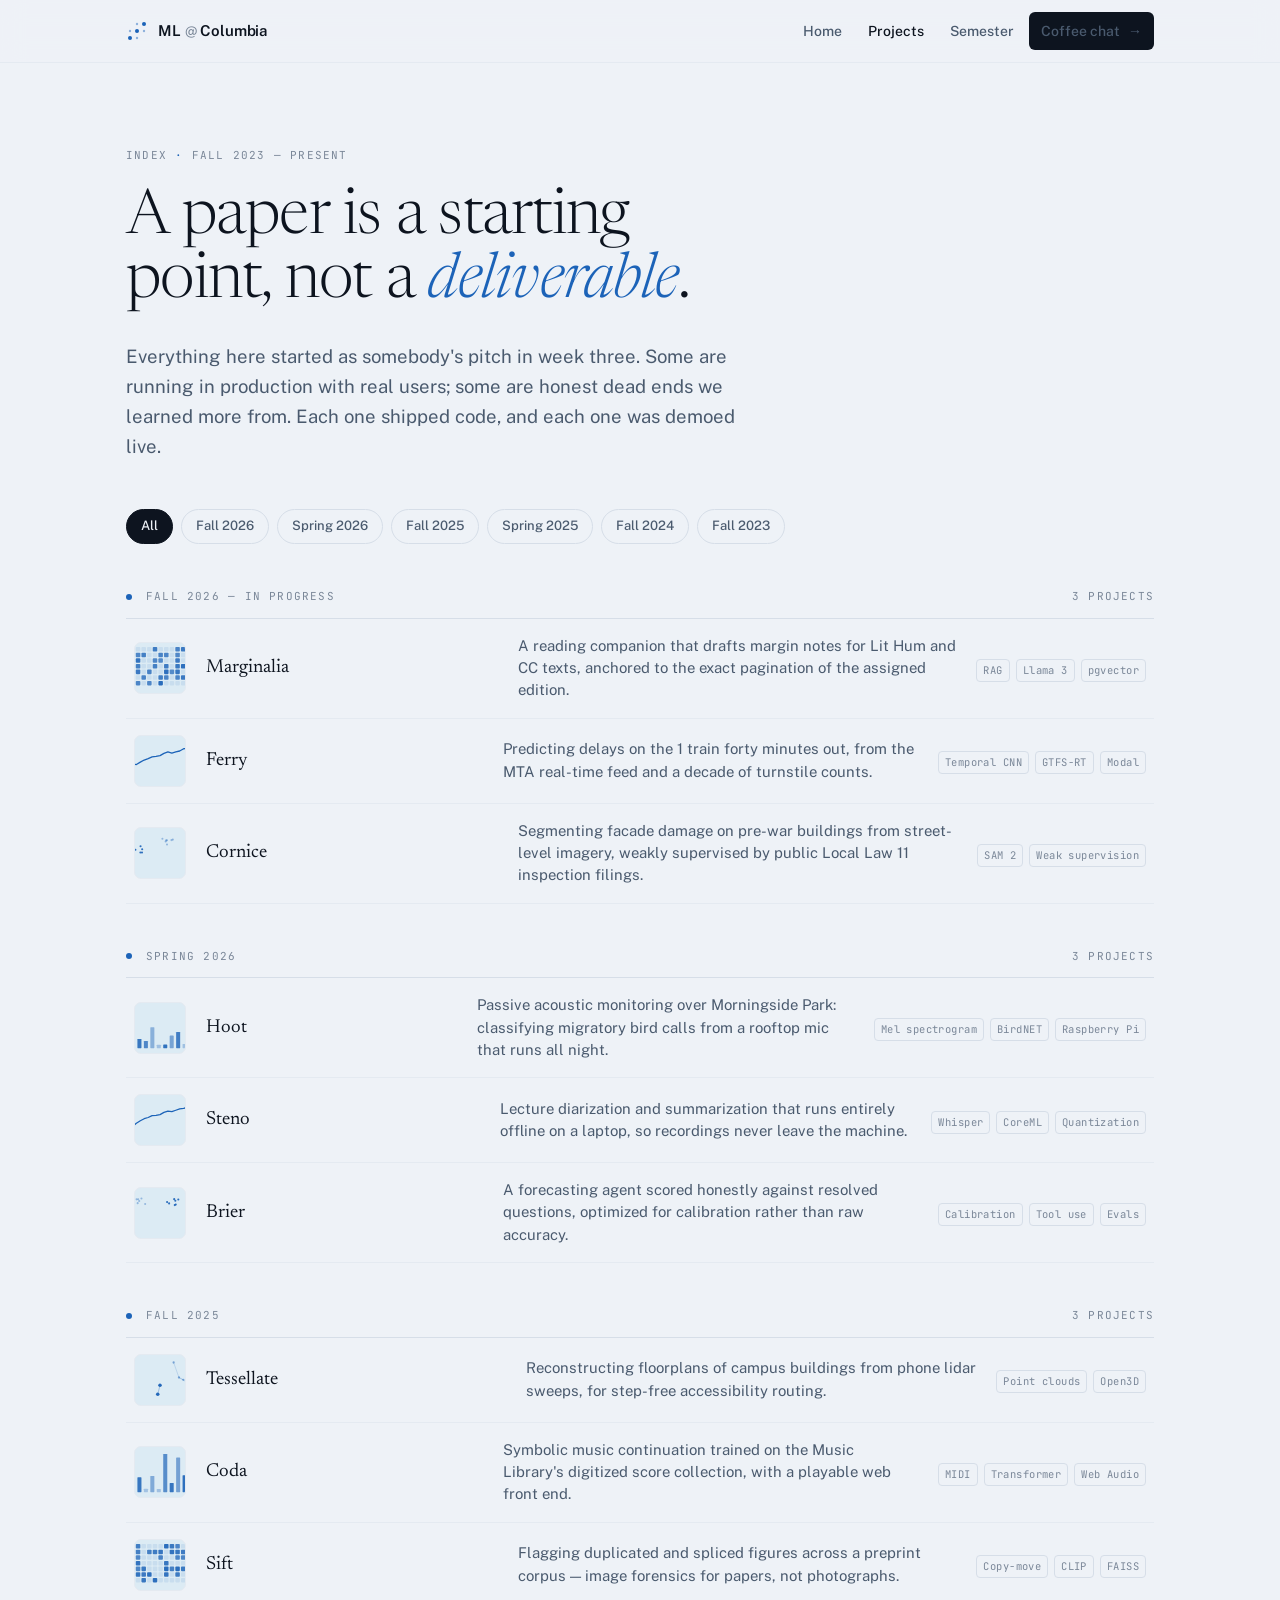
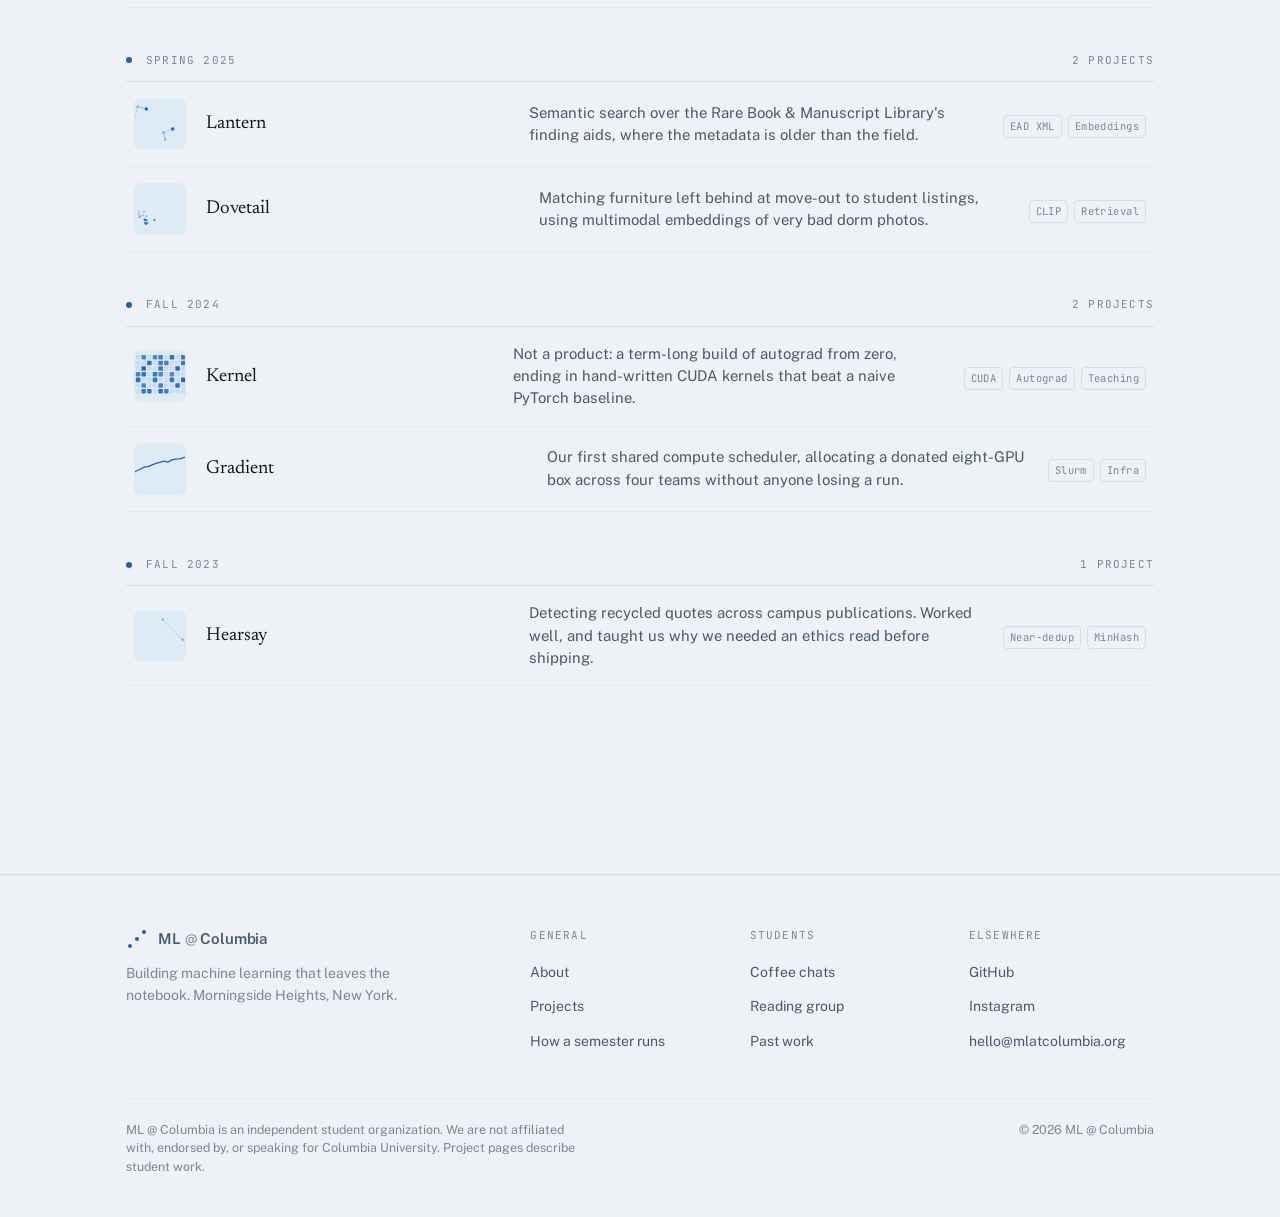
==== projects.html @ fbb77699 "ML @ Columbia: home page and project index Static two-page site, no build step. Generated SVG motifs" ====
<!doctype html>
<html lang="en">
<head>
<meta charset="utf-8">
<meta name="viewport" content="width=device-width, initial-scale=1">
<link rel="icon" href="/assets/favicon.svg" type="image/svg+xml">
<link rel="preconnect" href="https://fonts.googleapis.com">
<link rel="preconnect" href="https://fonts.gstatic.com" crossorigin>
<link rel="stylesheet" href="https://fonts.googleapis.com/css2?family=Newsreader:ital,opsz,wght@0,6..72,300;0,6..72,400;0,6..72,500;1,6..72,300;1,6..72,400&family=Public+Sans:ital,wght@0,400;0,500;0,600;1,400&family=JetBrains+Mono:wght@400;500&display=swap">
<link rel="stylesheet" href="/assets/styles.css">
<title>Projects — ML @ Columbia</title>
<meta name="description" content="Every project ML @ Columbia has shipped since Fall 2023, grouped by semester.">
<meta property="og:title" content="Projects — ML @ Columbia">
<meta property="og:description" content="A paper is a starting point, not a deliverable.">
<meta property="og:type" content="website">
</head>
<body>
<a class="skip" href="#main">Skip to content</a>
<nav class="nav">
  <div class="wrap nav-in">
    <a class="brand" href="/">
      <svg width="22" height="22" viewBox="0 0 22 22" aria-hidden="true">
        <circle cx="4" cy="18" r="2" fill="currentColor"/>
        <circle cx="11" cy="11" r="2" fill="currentColor"/>
        <circle cx="18" cy="4" r="2" fill="currentColor"/>
        <circle cx="4" cy="11" r="1.2" fill="currentColor" opacity=".45"/>
        <circle cx="11" cy="4" r="1.2" fill="currentColor" opacity=".45"/>
        <circle cx="18" cy="11" r="1.2" fill="currentColor" opacity=".45"/>
        <circle cx="11" cy="18" r="1.2" fill="currentColor" opacity=".45"/>
      </svg>
      <b>ML <span>@</span> Columbia</b>
    </a>
    <div class="nav-links">
      <a href="/">Home</a>
      <a href="/projects" aria-current="page">Projects</a>
      <a class="hide-s" href="/#semester">Semester</a>
      <a class="btn btn-solid" href="mailto:hello@mlatcolumbia.org?subject=Coffee%20chat">Coffee chat <span class="arw" aria-hidden="true">&rarr;</span></a>
    </div>
  </div>
</nav>
<main id="main">
  <section class="hero tight">
    <div class="wrap">
      <div class="eyebrow mono">Index <i>&middot;</i> Fall 2023 &mdash; present</div>
      <h1 class="sub">A paper is a starting point, not a <em>deliverable</em>.</h1>
      <p class="lede">Everything here started as somebody's pitch in week three. Some are running in production with real users; some are honest dead ends we learned more from. Each one shipped code, and each one was demoed live.</p>
    </div>
  </section>

  <section class="wrap" style="padding-bottom:clamp(56px,8vw,92px)">
    <div class="filters" id="filters" role="group" aria-label="Filter projects by semester"></div>
    <div id="groups"></div>
  </section>
</main>
<footer>
  <div class="wrap">
    <div class="foot-grid">
      <div>
        <a class="brand" href="/" style="margin-bottom:12px">
          <svg width="22" height="22" viewBox="0 0 22 22" aria-hidden="true">
            <circle cx="4" cy="18" r="2" fill="currentColor"/>
            <circle cx="11" cy="11" r="2" fill="currentColor"/>
            <circle cx="18" cy="4" r="2" fill="currentColor"/>
          </svg>
          <b>ML <span>@</span> Columbia</b>
        </a>
        <p class="foot-blurb">Building machine learning that leaves the notebook. Morningside Heights, New York.</p>
      </div>
      <div>
        <h4>General</h4>
        <ul>
          <li><a href="/#about">About</a></li>
          <li><a href="/projects">Projects</a></li>
          <li><a href="/#semester">How a semester runs</a></li>
        </ul>
      </div>
      <div>
        <h4>Students</h4>
        <ul>
          <li><a href="mailto:hello@mlatcolumbia.org?subject=Coffee%20chat">Coffee chats</a></li>
          <li><a href="/#semester">Reading group</a></li>
          <li><a href="/projects">Past work</a></li>
        </ul>
      </div>
      <div>
        <h4>Elsewhere</h4>
        <ul>
          <li><a href="https://github.com">GitHub</a></li>
          <li><a href="https://instagram.com">Instagram</a></li>
          <li><a href="mailto:hello@mlatcolumbia.org">hello@mlatcolumbia.org</a></li>
        </ul>
      </div>
    </div>
    <div class="colophon">
      <p>ML @ Columbia is an independent student organization. We are not affiliated with, endorsed by, or speaking for Columbia University. Project pages describe student work.</p>
      <p>&copy; 2026 ML @ Columbia</p>
    </div>
  </div>
</footer>
<script src="/assets/data.js"></script>
<script src="/assets/motifs.js"></script>
<script src="/assets/site.js"></script>
</body>
</html>
---- assets/styles.css ----
/* ML @ Columbia — design tokens
   paper/ink are cool neutrals biased toward the accent; Columbia blue is the wash. */
:root{
  --paper:#EEF2F7;
  --surface:#FFFFFF;
  --ink:#0D141F;
  --ink-2:#4A5A6E;
  --ink-3:#7A8798;
  --line:#D6DEE8;
  --line-soft:#E4EAF1;
  --accent:#1C63B8;
  --wash:#B9D9EB;
  --wash-soft:#DCEBF4;
  --halo:rgba(28,99,184,.07);
  --shadow:0 1px 2px rgba(13,20,31,.04),0 12px 32px -18px rgba(13,20,31,.28);
  color-scheme:light;
}
@media (prefers-color-scheme:dark){
  :root:not([data-theme="light"]){
    color-scheme:dark;
    --paper:#090E15;
    --surface:#111A25;
    --ink:#E7EDF5;
    --ink-2:#94A4B8;
    --ink-3:#6C7C90;
    --line:#1F2C3B;
    --line-soft:#182432;
    --accent:#7CB8F2;
    --wash:#24425C;
    --wash-soft:#16293A;
    --halo:rgba(124,184,242,.10);
    --shadow:0 1px 2px rgba(0,0,0,.4),0 14px 36px -20px rgba(0,0,0,.8);
  }
}
:root[data-theme="dark"]{
  color-scheme:dark;
  --paper:#090E15;
  --surface:#111A25;
  --ink:#E7EDF5;
  --ink-2:#94A4B8;
  --ink-3:#6C7C90;
  --line:#1F2C3B;
  --line-soft:#182432;
  --accent:#7CB8F2;
  --wash:#24425C;
  --wash-soft:#16293A;
  --halo:rgba(124,184,242,.10);
  --shadow:0 1px 2px rgba(0,0,0,.4),0 14px 36px -20px rgba(0,0,0,.8);
}

*{box-sizing:border-box}
html{-webkit-text-size-adjust:100%}
body{
  margin:0;
  background:var(--paper);
  color:var(--ink);
  font-family:"Public Sans","Helvetica Neue",Helvetica,Arial,sans-serif;
  font-size:16px;
  line-height:1.6;
  -webkit-font-smoothing:antialiased;
}
img{max-width:100%}
[hidden]{display:none!important}
h1,h2,h3{
  font-family:Newsreader,"Iowan Old Style",Georgia,serif;
  font-weight:400;
  text-wrap:balance;
  margin:0;
  letter-spacing:-.012em;
}
p{margin:0}
a{color:inherit}
:focus-visible{outline:2px solid var(--accent);outline-offset:3px;border-radius:2px}
.skip{position:absolute;left:-9999px;top:0;background:var(--surface);color:var(--ink);padding:10px 16px;z-index:100}
.skip:focus{left:12px;top:12px}

.wrap{max-width:1140px;margin-inline:auto;padding-inline:clamp(20px,5vw,56px)}
.mono{
  font-family:"JetBrains Mono",ui-monospace,SFMono-Regular,Menlo,monospace;
  font-size:11px;
  letter-spacing:.11em;
  text-transform:uppercase;
}

/* ---------- nav ---------- */
.nav{
  position:sticky;top:0;z-index:40;
  background:color-mix(in srgb,var(--paper) 86%,transparent);
  backdrop-filter:blur(12px);
  border-bottom:1px solid var(--line-soft);
}
.nav-in{display:flex;align-items:center;gap:20px;height:62px}
.brand{display:flex;align-items:center;gap:10px;text-decoration:none;margin-right:auto}
.brand svg{display:block;color:var(--accent)}
.brand b{font-weight:600;font-size:15px;letter-spacing:-.01em}
.brand span{color:var(--ink-3);font-weight:400}
.nav-links{display:flex;align-items:center;gap:4px}
.nav-links a{
  text-decoration:none;color:var(--ink-2);font-size:14px;font-weight:500;
  padding:7px 11px;border-radius:6px;
}
.nav-links a:hover{color:var(--ink);background:var(--halo)}
.nav-links a[aria-current="page"]{color:var(--ink)}
.btn{
  display:inline-flex;align-items:center;gap:8px;
  font-size:14px;font-weight:600;text-decoration:none;
  padding:9px 16px;border-radius:999px;border:1px solid transparent;
  transition:transform .15s ease,background .15s ease,border-color .15s ease;
}
.btn-solid{background:var(--ink);color:var(--paper)}
.btn-solid:hover{transform:translateY(-1px)}
.btn-ghost{border-color:var(--line);color:var(--ink)}
.btn-ghost:hover{border-color:var(--ink-3);background:var(--surface)}
.btn .arw{transition:transform .18s ease}
.btn:hover .arw{transform:translateX(3px)}

/* ---------- hero ---------- */
.hero{position:relative;padding-block:clamp(56px,9vw,104px) clamp(48px,7vw,84px);overflow:hidden}
.hero.tight{padding-block:clamp(48px,7vw,84px) clamp(32px,4vw,48px)}
#emb{
  position:absolute;inset:0;width:100%;height:100%;
  opacity:.55;pointer-events:none;
  -webkit-mask-image:radial-gradient(120% 90% at 78% 40%,#000 10%,transparent 72%);
  mask-image:radial-gradient(120% 90% at 78% 40%,#000 10%,transparent 72%);
}
.hero .wrap{position:relative}
.eyebrow{color:var(--ink-3);margin-bottom:22px}
.eyebrow i{font-style:normal;color:var(--accent)}
h1{font-size:clamp(2.5rem,6.4vw,4.75rem);line-height:1.03;max-width:16ch;font-weight:300}
h1.sub{font-size:clamp(2.1rem,5vw,3.9rem);max-width:19ch}
h1 em{font-style:italic;color:var(--accent)}
.lede{margin-top:26px;max-width:56ch;font-size:clamp(1.02rem,1.5vw,1.16rem);color:var(--ink-2);line-height:1.62}
.cta-row{display:flex;flex-wrap:wrap;gap:12px;margin-top:34px}

/* ---------- stats ---------- */
.stats{display:grid;grid-template-columns:repeat(3,1fr);border-top:1px solid var(--line);border-bottom:1px solid var(--line)}
.stat{padding:26px 4px 28px}
.stat + .stat{border-left:1px solid var(--line-soft);padding-left:24px}
.stat .n{font-family:Newsreader,Georgia,serif;font-size:clamp(2rem,4.6vw,3.1rem);line-height:1;font-weight:300;font-variant-numeric:tabular-nums}
.stat .l{color:var(--ink-3);margin-top:10px}

/* ---------- sections ---------- */
.sec{padding-block:clamp(56px,8vw,92px)}
.sec-head{display:flex;align-items:baseline;justify-content:space-between;gap:24px;flex-wrap:wrap;margin-bottom:38px}
.sec-head h2{font-size:clamp(1.65rem,3.1vw,2.35rem);max-width:20ch}
.sec-kicker{color:var(--ink-3)}
.sec-head a{color:var(--accent);text-decoration:none;font-size:14px;font-weight:600;white-space:nowrap}
.sec-head a:hover{text-decoration:underline;text-underline-offset:3px}
.prose{max-width:62ch;color:var(--ink-2);font-size:1.03rem}
.prose + .prose{margin-top:16px}

/* ---------- semester timeline (numbered because the order is real) ---------- */
.phases{display:grid;grid-template-columns:repeat(4,1fr);border-top:1px solid var(--line)}
.phase{padding:22px 22px 30px 0;border-right:1px solid var(--line-soft);position:relative}
.phase:last-child{border-right:0}
.phase:not(:first-child){padding-left:22px}
.phase::before{content:"";position:absolute;top:-1px;left:0;width:34%;height:2px;background:var(--accent)}
.phase .wk{color:var(--accent);font-family:"JetBrains Mono",monospace;font-size:11px;letter-spacing:.08em}
.phase h3{font-size:1.16rem;margin:12px 0 8px}
.phase p{font-size:.92rem;color:var(--ink-2);line-height:1.55}

/* ---------- featured cards ---------- */
.feat{display:grid;grid-template-columns:repeat(3,1fr);gap:22px}
.card{
  background:var(--surface);border:1px solid var(--line-soft);border-radius:10px;
  overflow:hidden;display:flex;flex-direction:column;text-decoration:none;
  transition:border-color .18s ease,transform .18s ease,box-shadow .18s ease;
}
.card:hover{border-color:var(--line);transform:translateY(-2px);box-shadow:var(--shadow)}
.card .art{aspect-ratio:16/10;background:var(--wash-soft);color:var(--accent);display:block;border-bottom:1px solid var(--line-soft)}
.card .art svg{display:block;width:100%;height:100%}
.card .body{padding:18px 20px 22px;display:flex;flex-direction:column;gap:9px;flex:1}
.card h3{font-size:1.3rem}
.card p{font-size:.93rem;color:var(--ink-2);line-height:1.55;flex:1}
.tags{display:flex;flex-wrap:wrap;gap:6px;margin-top:4px}
.tag{
  font-family:"JetBrains Mono",monospace;font-size:10.5px;letter-spacing:.04em;
  color:var(--ink-3);border:1px solid var(--line);border-radius:4px;padding:2px 6px;
}

/* ---------- project index ---------- */
.filters{display:flex;flex-wrap:wrap;gap:8px;margin-bottom:8px}
.filters button{
  font:inherit;font-size:13px;font-weight:500;cursor:pointer;
  background:transparent;color:var(--ink-2);
  border:1px solid var(--line);border-radius:999px;padding:6px 14px;
  transition:color .15s ease,border-color .15s ease,background .15s ease;
}
.filters button:hover{color:var(--ink);border-color:var(--ink-3)}
.filters button[aria-pressed="true"]{background:var(--ink);color:var(--paper);border-color:var(--ink)}
.group{margin-top:44px}
.group-label{display:flex;align-items:center;gap:14px;color:var(--ink-3);padding-bottom:12px;border-bottom:1px solid var(--line)}
.group-label .count{margin-left:auto;font-variant-numeric:tabular-nums}
.dot{width:6px;height:6px;border-radius:50%;background:var(--accent);flex:none}
.rows{display:flex;flex-direction:column}
.row{
  display:grid;grid-template-columns:52px minmax(0,1fr) minmax(0,1.5fr) auto;
  align-items:center;gap:20px;padding:16px 8px;border-bottom:1px solid var(--line-soft);
}
.row .thumb{width:52px;height:52px;border-radius:7px;background:var(--wash-soft);color:var(--accent);border:1px solid var(--line-soft);overflow:hidden}
.row .thumb svg{display:block;width:100%;height:100%}
.row .nm{font-family:Newsreader,Georgia,serif;font-size:1.18rem;line-height:1.25}
.row .ds{color:var(--ink-2);font-size:.93rem;line-height:1.5}
.row .meta{display:flex;flex-direction:column;align-items:flex-end;gap:6px}

/* ---------- recruiting ---------- */
.recruit{
  background:var(--surface);border:1px solid var(--line-soft);border-left:3px solid var(--accent);
  border-radius:4px;padding:clamp(26px,4vw,40px);
  display:grid;grid-template-columns:1.25fr 1fr;gap:34px;align-items:center;
}
.recruit h2{font-size:clamp(1.5rem,2.6vw,2rem)}
.recruit p{color:var(--ink-2);margin-top:12px;max-width:46ch}
.dates{display:flex;flex-direction:column;gap:2px}
.dates div{display:flex;justify-content:space-between;gap:18px;padding:11px 0;border-bottom:1px solid var(--line-soft);font-size:.92rem}
.dates div:last-child{border-bottom:0}
.dates b{font-weight:500}
.dates span{color:var(--ink-3);font-family:"JetBrains Mono",monospace;font-size:12px}

/* ---------- footer ---------- */
footer{border-top:1px solid var(--line);margin-top:clamp(56px,8vw,96px);padding-block:52px 40px}
.foot-grid{display:grid;grid-template-columns:2fr 1fr 1fr 1fr;gap:34px}
.foot-grid h4{margin:0 0 14px;color:var(--ink-3);font-weight:400;font-size:11px;letter-spacing:.11em;text-transform:uppercase;font-family:"JetBrains Mono",monospace}
.foot-grid ul{list-style:none;margin:0;padding:0;display:flex;flex-direction:column;gap:9px}
.foot-grid a{color:var(--ink-2);text-decoration:none;font-size:14px}
.foot-grid a:hover{color:var(--accent)}
.foot-blurb{color:var(--ink-3);font-size:14px;max-width:34ch;line-height:1.55}
.colophon{margin-top:44px;padding-top:22px;border-top:1px solid var(--line-soft);display:flex;justify-content:space-between;gap:20px;flex-wrap:wrap;color:var(--ink-3);font-size:12.5px}
.colophon p{max-width:58ch;line-height:1.5}

@media (max-width:900px){
  .feat{grid-template-columns:1fr 1fr}
  .phases{grid-template-columns:1fr 1fr}
  .phase{border-bottom:1px solid var(--line-soft)}
  .recruit{grid-template-columns:1fr}
  .foot-grid{grid-template-columns:1fr 1fr}
  .row{grid-template-columns:44px minmax(0,1fr);row-gap:10px}
  .row .ds{grid-column:2}
  .row .meta{grid-column:2;align-items:flex-start;flex-direction:row;flex-wrap:wrap}
}
@media (max-width:620px){
  .nav-links .hide-s{display:none}
  .feat{grid-template-columns:1fr}
  .stats{grid-template-columns:1fr}
  .stat{border-left:0!important;padding-left:0!important;border-top:1px solid var(--line-soft)}
  .stat:first-child{border-top:0}
  .phases{grid-template-columns:1fr}
  .phase{padding-left:0!important;border-right:0}
}
@media (prefers-reduced-motion:reduce){
  *{animation-duration:.001ms!important;transition-duration:.001ms!important}
}
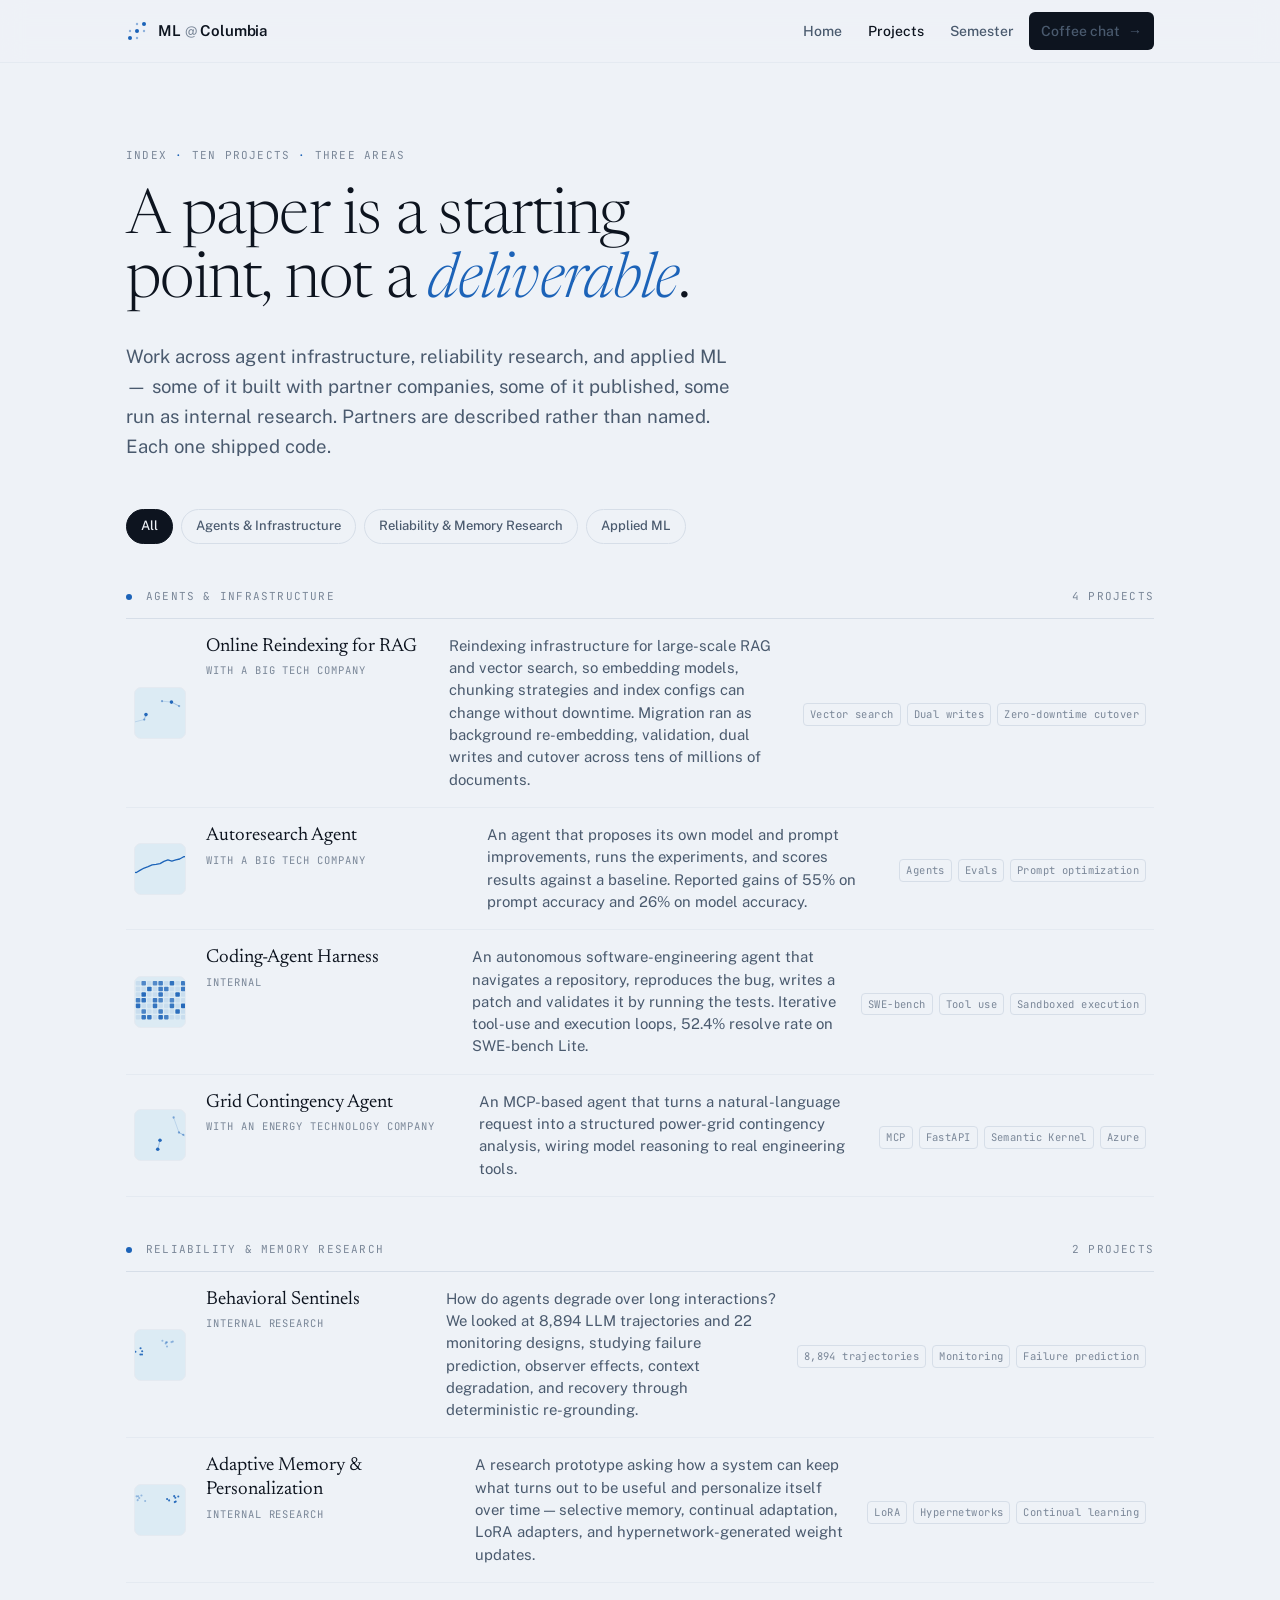
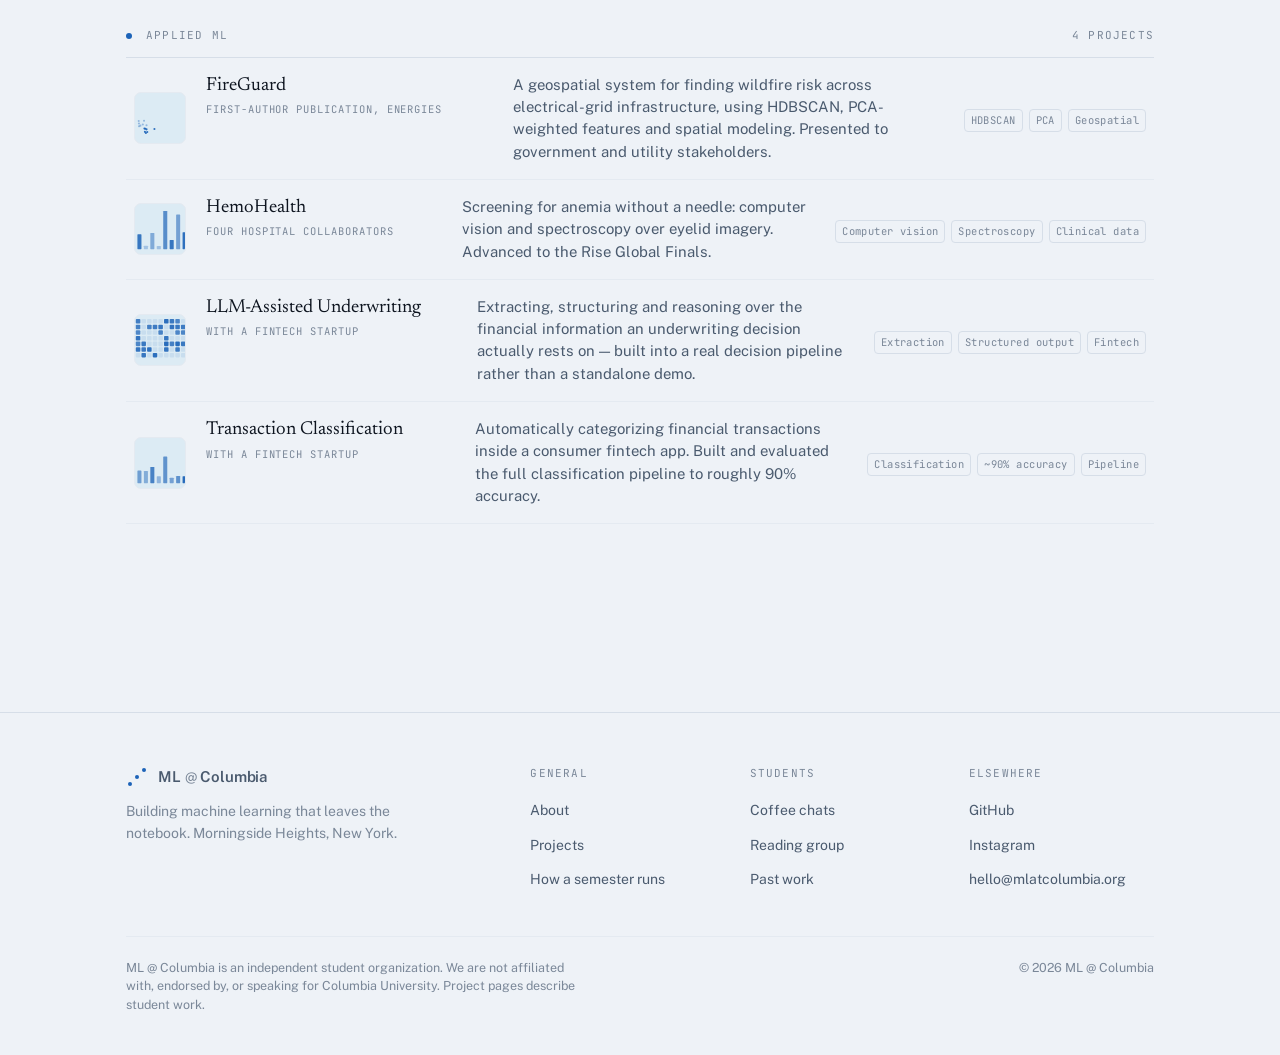
==== commit 2ce39e10: "Replace placeholder projects with real work Ten projects grouped by area instead of invented semeste" ====
--- a/projects.html
+++ b/projects.html
@@ -41,9 +41,9 @@
 <main id="main">
   <section class="hero tight">
     <div class="wrap">
-      <div class="eyebrow mono">Index <i>&middot;</i> Fall 2023 &mdash; present</div>
+      <div class="eyebrow mono">Index <i>&middot;</i> Ten projects <i>&middot;</i> Three areas</div>
       <h1 class="sub">A paper is a starting point, not a <em>deliverable</em>.</h1>
-      <p class="lede">Everything here started as somebody's pitch in week three. Some are running in production with real users; some are honest dead ends we learned more from. Each one shipped code, and each one was demoed live.</p>
+      <p class="lede">Work across agent infrastructure, reliability research, and applied ML &mdash; some of it built with partner companies, some of it published, some run as internal research. Partners are described rather than named. Each one shipped code.</p>
     </div>
   </section>
 
--- a/assets/styles.css
+++ b/assets/styles.css
@@ -250,3 +250,9 @@
 @media (prefers-reduced-motion:reduce){
   *{animation-duration:.001ms!important;transition-duration:.001ms!important}
 }
+
+/* partner / provenance line — sits above the title on cards, under it in the index */
+.org{display:block;color:var(--ink-3);font-size:10.5px;letter-spacing:.09em;line-height:1.4}
+.card .body .org{margin-bottom:-5px}
+.row .nm .org{margin-top:5px}
+.row .nm{align-self:start}
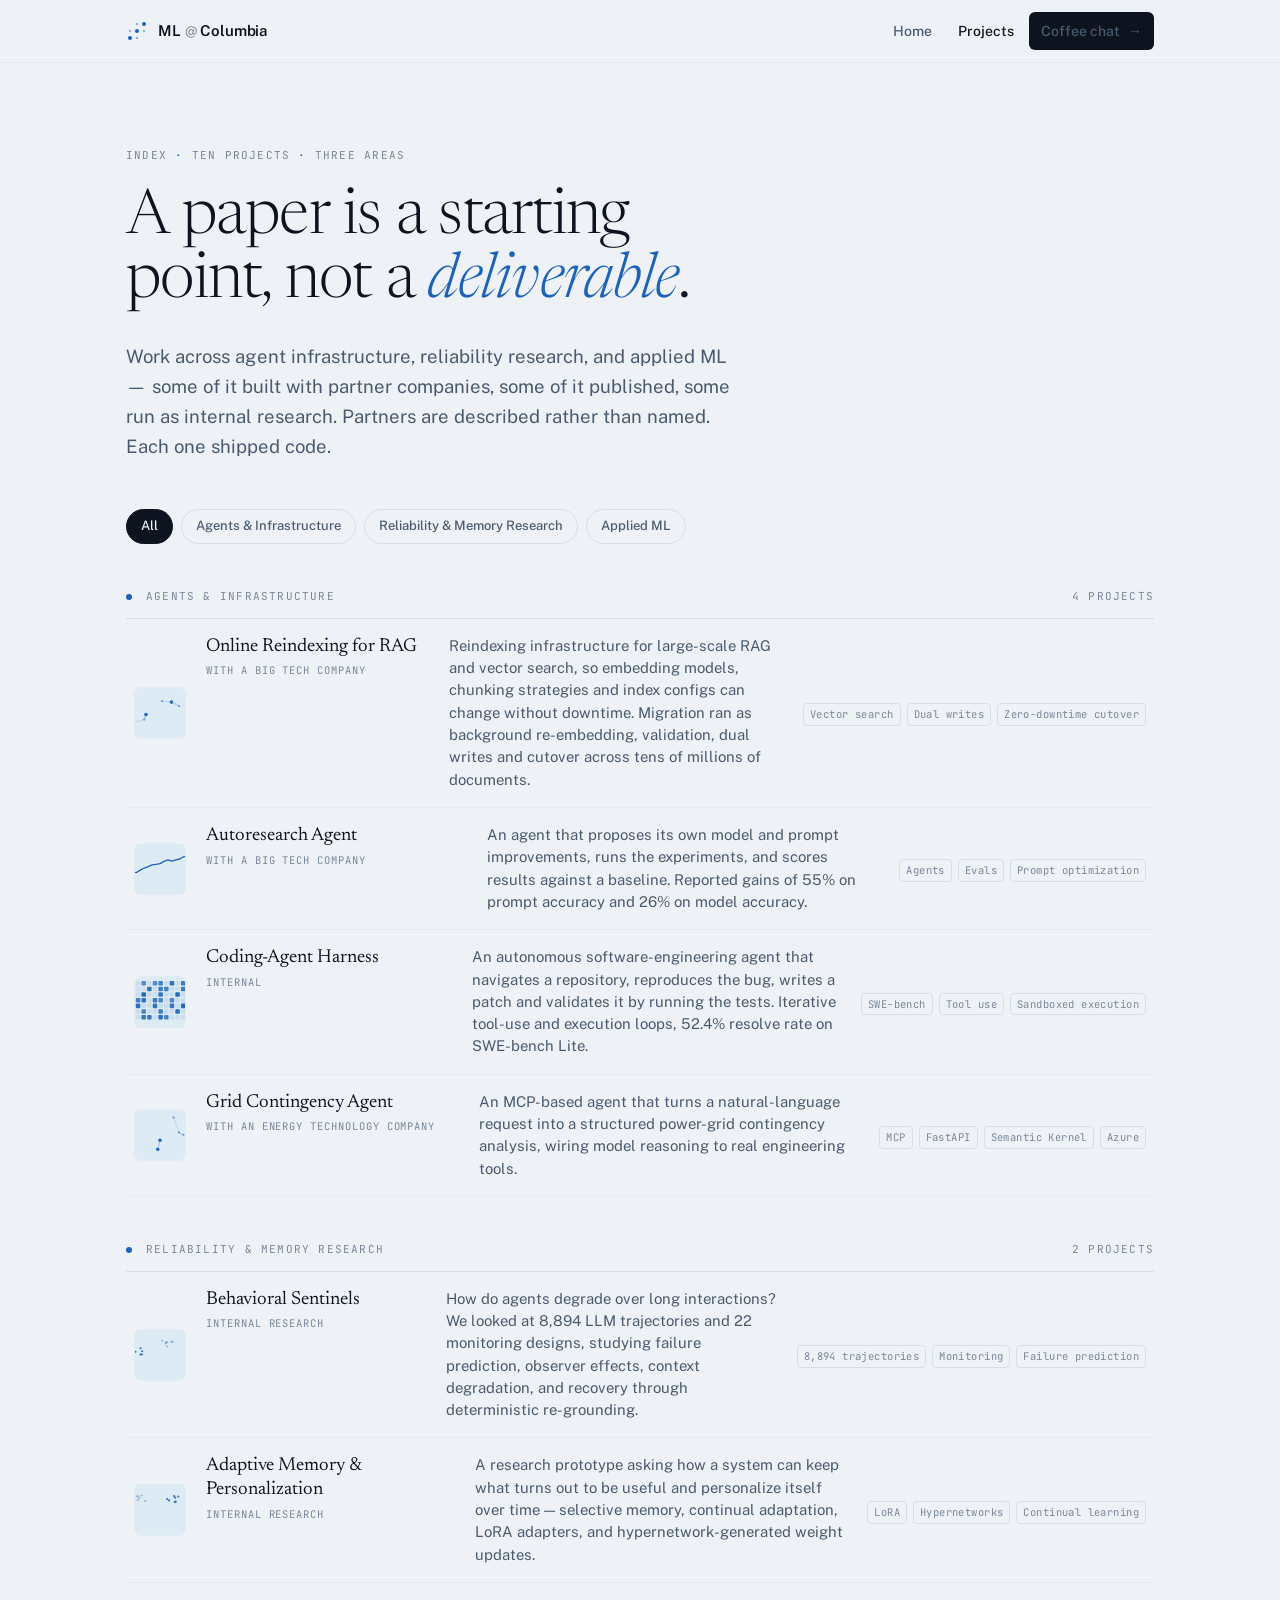
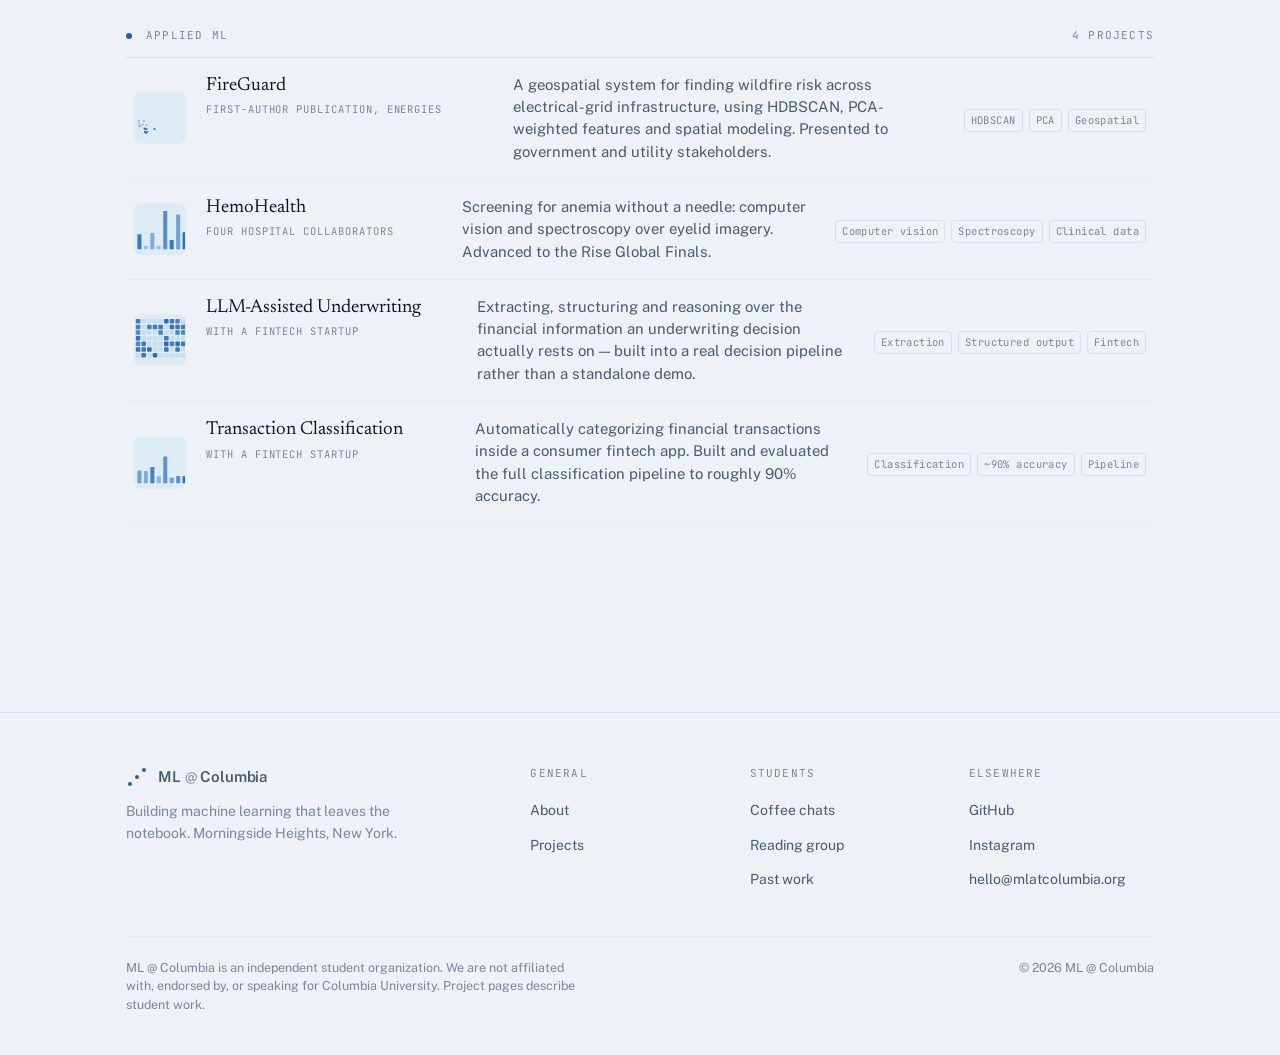
==== commit 31ca06e2: "Remove the semester/origin narrative Drops the 'How a semester runs' section, its nav and footer lin" ====
--- a/projects.html
+++ b/projects.html
@@ -9,7 +9,7 @@
 <link rel="stylesheet" href="https://fonts.googleapis.com/css2?family=Newsreader:ital,opsz,wght@0,6..72,300;0,6..72,400;0,6..72,500;1,6..72,300;1,6..72,400&family=Public+Sans:ital,wght@0,400;0,500;0,600;1,400&family=JetBrains+Mono:wght@400;500&display=swap">
 <link rel="stylesheet" href="/assets/styles.css">
 <title>Projects — ML @ Columbia</title>
-<meta name="description" content="Every project ML @ Columbia has shipped since Fall 2023, grouped by semester.">
+<meta name="description" content="Ten projects from ML @ Columbia across agent infrastructure, reliability research and applied ML.">
 <meta property="og:title" content="Projects — ML @ Columbia">
 <meta property="og:description" content="A paper is a starting point, not a deliverable.">
 <meta property="og:type" content="website">
@@ -33,7 +33,6 @@
     <div class="nav-links">
       <a href="/">Home</a>
       <a href="/projects" aria-current="page">Projects</a>
-      <a class="hide-s" href="/#semester">Semester</a>
       <a class="btn btn-solid" href="mailto:hello@mlatcolumbia.org?subject=Coffee%20chat">Coffee chat <span class="arw" aria-hidden="true">&rarr;</span></a>
     </div>
   </div>
@@ -48,7 +47,7 @@
   </section>
 
   <section class="wrap" style="padding-bottom:clamp(56px,8vw,92px)">
-    <div class="filters" id="filters" role="group" aria-label="Filter projects by semester"></div>
+    <div class="filters" id="filters" role="group" aria-label="Filter projects by area"></div>
     <div id="groups"></div>
   </section>
 </main>
@@ -71,14 +70,13 @@
         <ul>
           <li><a href="/#about">About</a></li>
           <li><a href="/projects">Projects</a></li>
-          <li><a href="/#semester">How a semester runs</a></li>
         </ul>
       </div>
       <div>
         <h4>Students</h4>
         <ul>
           <li><a href="mailto:hello@mlatcolumbia.org?subject=Coffee%20chat">Coffee chats</a></li>
-          <li><a href="/#semester">Reading group</a></li>
+          <li><a href="/projects">Reading group</a></li>
           <li><a href="/projects">Past work</a></li>
         </ul>
       </div>
--- a/assets/styles.css
+++ b/assets/styles.css
@@ -149,15 +149,6 @@
 .prose{max-width:62ch;color:var(--ink-2);font-size:1.03rem}
 .prose + .prose{margin-top:16px}
 
-/* ---------- semester timeline (numbered because the order is real) ---------- */
-.phases{display:grid;grid-template-columns:repeat(4,1fr);border-top:1px solid var(--line)}
-.phase{padding:22px 22px 30px 0;border-right:1px solid var(--line-soft);position:relative}
-.phase:last-child{border-right:0}
-.phase:not(:first-child){padding-left:22px}
-.phase::before{content:"";position:absolute;top:-1px;left:0;width:34%;height:2px;background:var(--accent)}
-.phase .wk{color:var(--accent);font-family:"JetBrains Mono",monospace;font-size:11px;letter-spacing:.08em}
-.phase h3{font-size:1.16rem;margin:12px 0 8px}
-.phase p{font-size:.92rem;color:var(--ink-2);line-height:1.55}
 
 /* ---------- featured cards ---------- */
 .feat{display:grid;grid-template-columns:repeat(3,1fr);gap:22px}
@@ -230,8 +221,6 @@
 
 @media (max-width:900px){
   .feat{grid-template-columns:1fr 1fr}
-  .phases{grid-template-columns:1fr 1fr}
-  .phase{border-bottom:1px solid var(--line-soft)}
   .recruit{grid-template-columns:1fr}
   .foot-grid{grid-template-columns:1fr 1fr}
   .row{grid-template-columns:44px minmax(0,1fr);row-gap:10px}
@@ -244,8 +233,6 @@
   .stats{grid-template-columns:1fr}
   .stat{border-left:0!important;padding-left:0!important;border-top:1px solid var(--line-soft)}
   .stat:first-child{border-top:0}
-  .phases{grid-template-columns:1fr}
-  .phase{padding-left:0!important;border-right:0}
 }
 @media (prefers-reduced-motion:reduce){
   *{animation-duration:.001ms!important;transition-duration:.001ms!important}
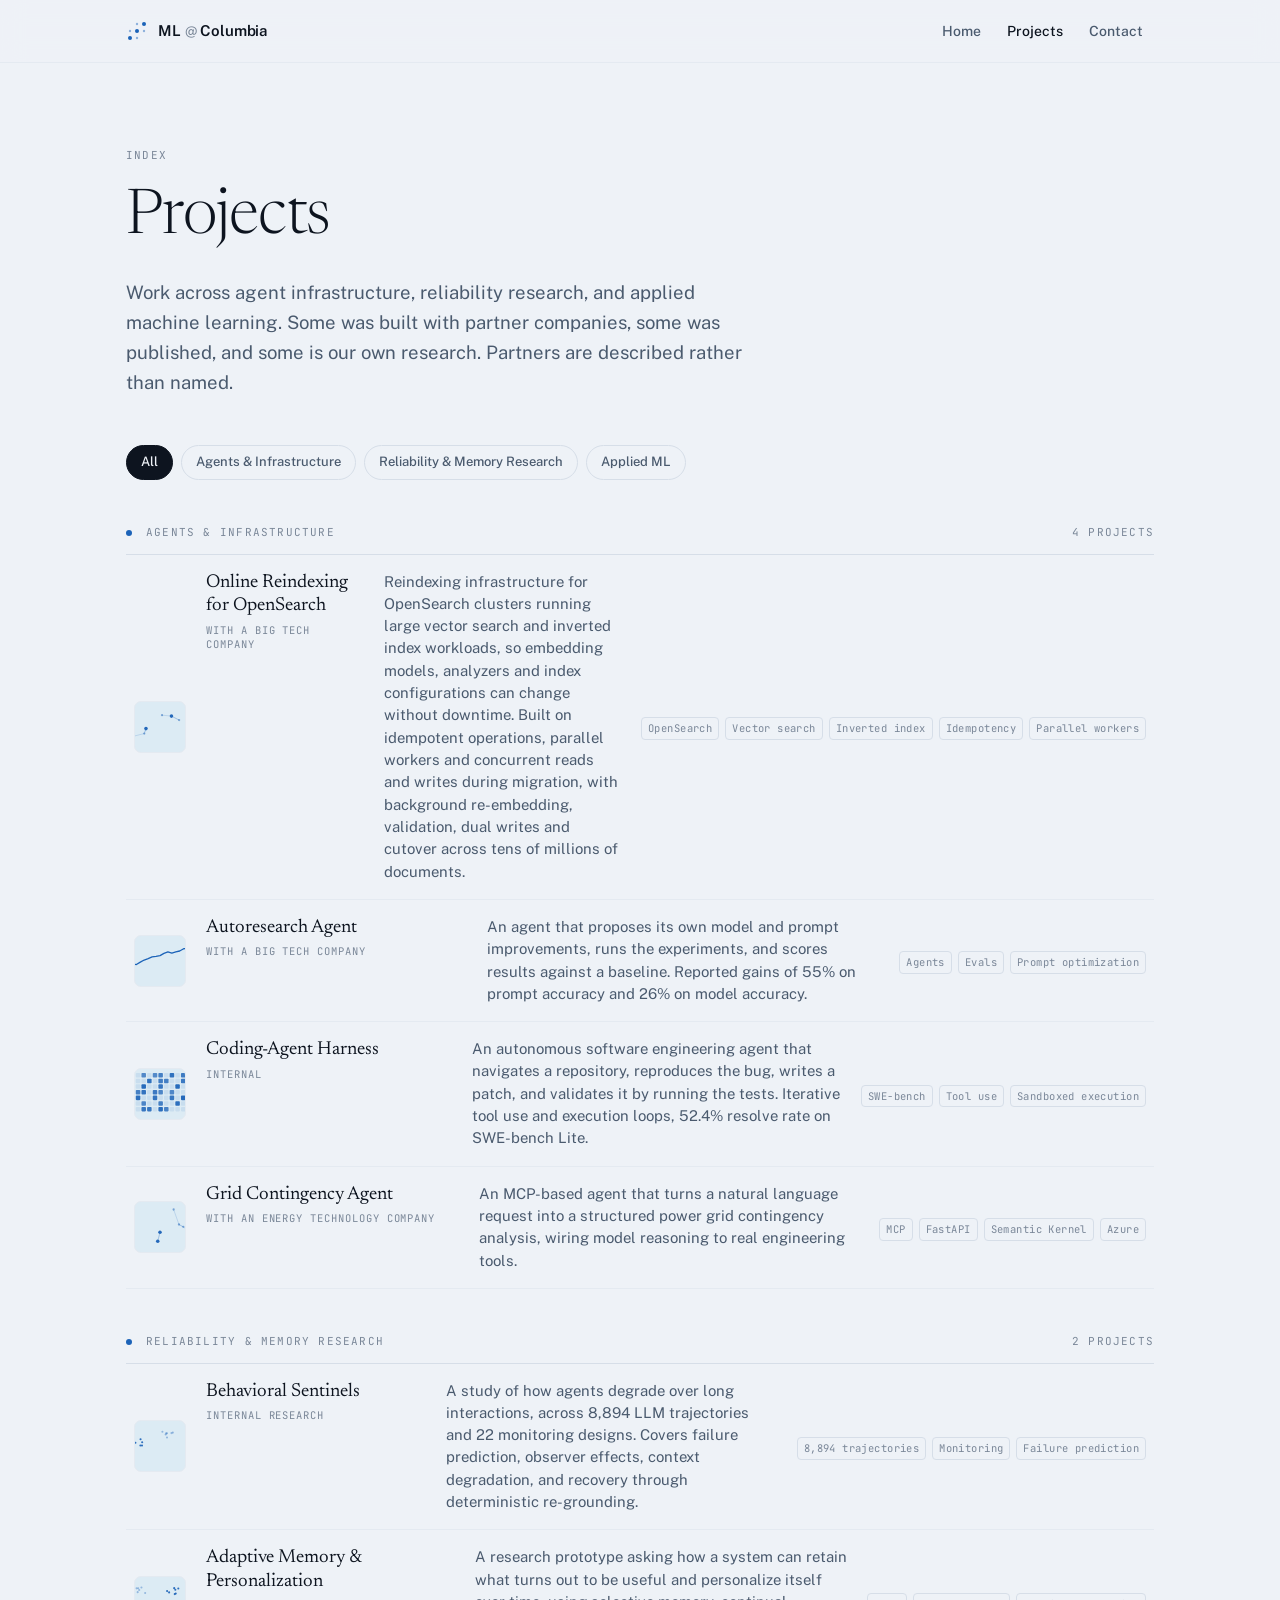
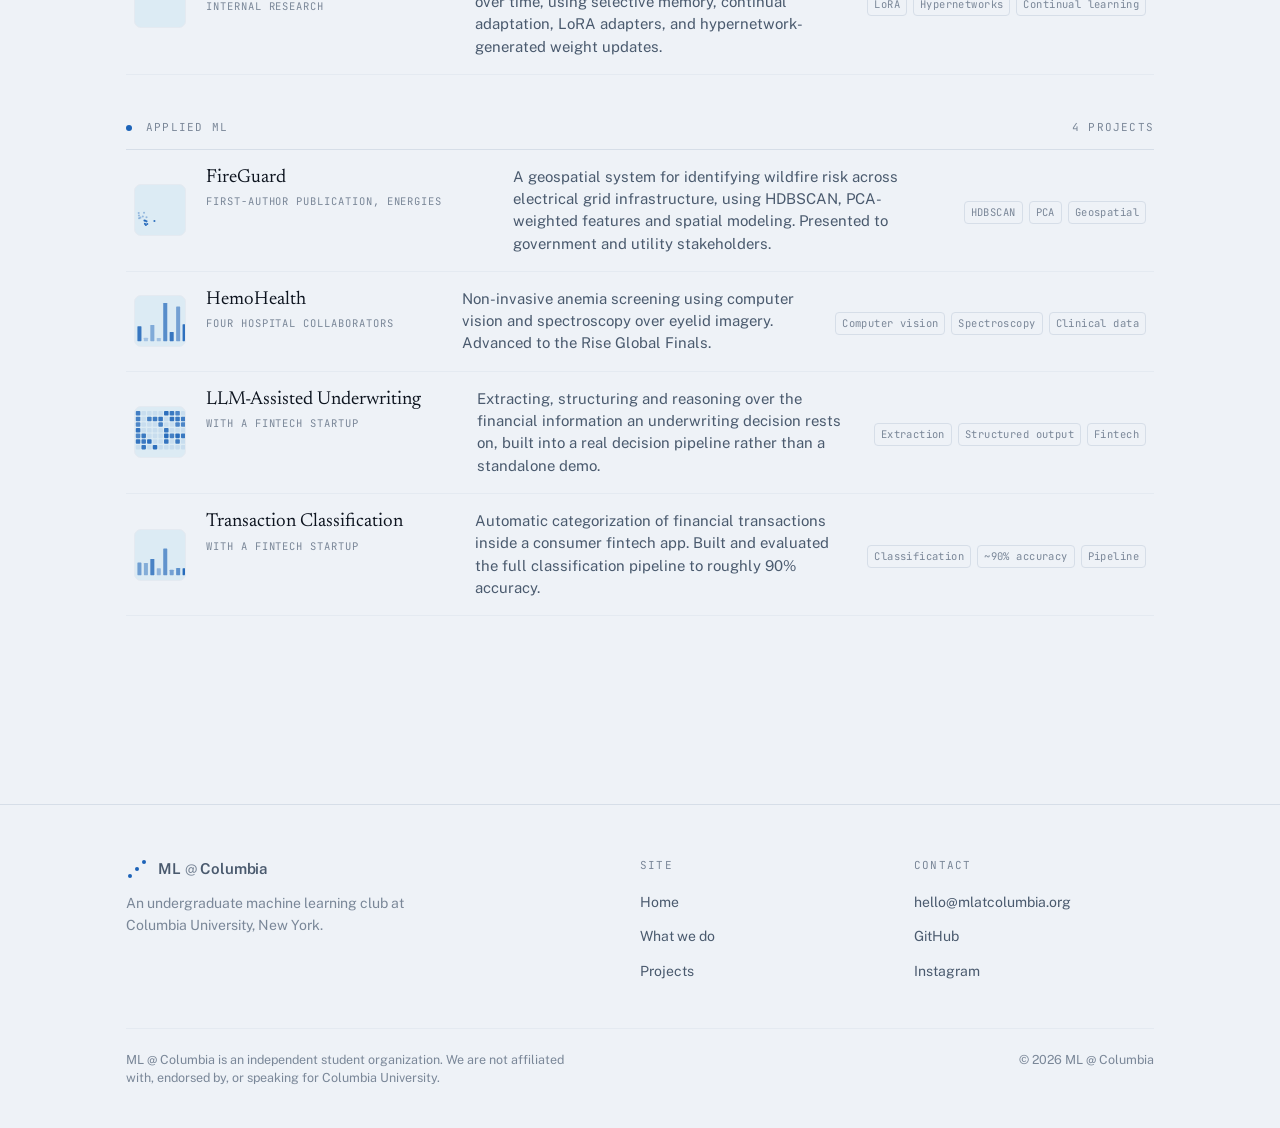
==== commit 6b9f7641: "Plainer copy, drop stats and recruitment Removes the stats row, the recruitment block and every coff" ====
--- a/projects.html
+++ b/projects.html
@@ -8,10 +8,10 @@
 <link rel="preconnect" href="https://fonts.gstatic.com" crossorigin>
 <link rel="stylesheet" href="https://fonts.googleapis.com/css2?family=Newsreader:ital,opsz,wght@0,6..72,300;0,6..72,400;0,6..72,500;1,6..72,300;1,6..72,400&family=Public+Sans:ital,wght@0,400;0,500;0,600;1,400&family=JetBrains+Mono:wght@400;500&display=swap">
 <link rel="stylesheet" href="/assets/styles.css">
-<title>Projects — ML @ Columbia</title>
-<meta name="description" content="Ten projects from ML @ Columbia across agent infrastructure, reliability research and applied ML.">
-<meta property="og:title" content="Projects — ML @ Columbia">
-<meta property="og:description" content="A paper is a starting point, not a deliverable.">
+<title>Projects | ML @ Columbia</title>
+<meta name="description" content="Projects from ML @ Columbia across agent infrastructure, reliability research and applied machine learning.">
+<meta property="og:title" content="Projects">
+<meta property="og:description" content="Work across agent infrastructure, reliability research and applied ML.">
 <meta property="og:type" content="website">
 </head>
 <body>
@@ -33,16 +33,16 @@
     <div class="nav-links">
       <a href="/">Home</a>
       <a href="/projects" aria-current="page">Projects</a>
-      <a class="btn btn-solid" href="mailto:hello@mlatcolumbia.org?subject=Coffee%20chat">Coffee chat <span class="arw" aria-hidden="true">&rarr;</span></a>
+      <a href="mailto:hello@mlatcolumbia.org">Contact</a>
     </div>
   </div>
 </nav>
 <main id="main">
   <section class="hero tight">
     <div class="wrap">
-      <div class="eyebrow mono">Index <i>&middot;</i> Ten projects <i>&middot;</i> Three areas</div>
-      <h1 class="sub">A paper is a starting point, not a <em>deliverable</em>.</h1>
-      <p class="lede">Work across agent infrastructure, reliability research, and applied ML &mdash; some of it built with partner companies, some of it published, some run as internal research. Partners are described rather than named. Each one shipped code.</p>
+      <div class="eyebrow mono">Index</div>
+      <h1 class="sub">Projects</h1>
+      <p class="lede">Work across agent infrastructure, reliability research, and applied machine learning. Some was built with partner companies, some was published, and some is our own research. Partners are described rather than named.</p>
     </div>
   </section>
 
@@ -63,34 +63,27 @@
           </svg>
           <b>ML <span>@</span> Columbia</b>
         </a>
-        <p class="foot-blurb">Building machine learning that leaves the notebook. Morningside Heights, New York.</p>
+        <p class="foot-blurb">An undergraduate machine learning club at Columbia University, New York.</p>
       </div>
       <div>
-        <h4>General</h4>
+        <h4>Site</h4>
         <ul>
-          <li><a href="/#about">About</a></li>
+          <li><a href="/">Home</a></li>
+          <li><a href="/#about">What we do</a></li>
           <li><a href="/projects">Projects</a></li>
         </ul>
       </div>
       <div>
-        <h4>Students</h4>
+        <h4>Contact</h4>
         <ul>
-          <li><a href="mailto:hello@mlatcolumbia.org?subject=Coffee%20chat">Coffee chats</a></li>
-          <li><a href="/projects">Reading group</a></li>
-          <li><a href="/projects">Past work</a></li>
-        </ul>
-      </div>
-      <div>
-        <h4>Elsewhere</h4>
-        <ul>
+          <li><a href="mailto:hello@mlatcolumbia.org">hello@mlatcolumbia.org</a></li>
           <li><a href="https://github.com">GitHub</a></li>
           <li><a href="https://instagram.com">Instagram</a></li>
-          <li><a href="mailto:hello@mlatcolumbia.org">hello@mlatcolumbia.org</a></li>
         </ul>
       </div>
     </div>
     <div class="colophon">
-      <p>ML @ Columbia is an independent student organization. We are not affiliated with, endorsed by, or speaking for Columbia University. Project pages describe student work.</p>
+      <p>ML @ Columbia is an independent student organization. We are not affiliated with, endorsed by, or speaking for Columbia University.</p>
       <p>&copy; 2026 ML @ Columbia</p>
     </div>
   </div>
--- a/assets/styles.css
+++ b/assets/styles.css
@@ -1,4 +1,4 @@
-/* ML @ Columbia — design tokens
+/* ML @ Columbia design tokens
    paper/ink are cool neutrals biased toward the accent; Columbia blue is the wash. */
 :root{
   --paper:#EEF2F7;
@@ -132,13 +132,6 @@
 .lede{margin-top:26px;max-width:56ch;font-size:clamp(1.02rem,1.5vw,1.16rem);color:var(--ink-2);line-height:1.62}
 .cta-row{display:flex;flex-wrap:wrap;gap:12px;margin-top:34px}
 
-/* ---------- stats ---------- */
-.stats{display:grid;grid-template-columns:repeat(3,1fr);border-top:1px solid var(--line);border-bottom:1px solid var(--line)}
-.stat{padding:26px 4px 28px}
-.stat + .stat{border-left:1px solid var(--line-soft);padding-left:24px}
-.stat .n{font-family:Newsreader,Georgia,serif;font-size:clamp(2rem,4.6vw,3.1rem);line-height:1;font-weight:300;font-variant-numeric:tabular-nums}
-.stat .l{color:var(--ink-3);margin-top:10px}
-
 /* ---------- sections ---------- */
 .sec{padding-block:clamp(56px,8vw,92px)}
 .sec-head{display:flex;align-items:baseline;justify-content:space-between;gap:24px;flex-wrap:wrap;margin-bottom:38px}
@@ -194,23 +187,10 @@
 .row .ds{color:var(--ink-2);font-size:.93rem;line-height:1.5}
 .row .meta{display:flex;flex-direction:column;align-items:flex-end;gap:6px}
 
-/* ---------- recruiting ---------- */
-.recruit{
-  background:var(--surface);border:1px solid var(--line-soft);border-left:3px solid var(--accent);
-  border-radius:4px;padding:clamp(26px,4vw,40px);
-  display:grid;grid-template-columns:1.25fr 1fr;gap:34px;align-items:center;
-}
-.recruit h2{font-size:clamp(1.5rem,2.6vw,2rem)}
-.recruit p{color:var(--ink-2);margin-top:12px;max-width:46ch}
-.dates{display:flex;flex-direction:column;gap:2px}
-.dates div{display:flex;justify-content:space-between;gap:18px;padding:11px 0;border-bottom:1px solid var(--line-soft);font-size:.92rem}
-.dates div:last-child{border-bottom:0}
-.dates b{font-weight:500}
-.dates span{color:var(--ink-3);font-family:"JetBrains Mono",monospace;font-size:12px}
 
 /* ---------- footer ---------- */
 footer{border-top:1px solid var(--line);margin-top:clamp(56px,8vw,96px);padding-block:52px 40px}
-.foot-grid{display:grid;grid-template-columns:2fr 1fr 1fr 1fr;gap:34px}
+.foot-grid{display:grid;grid-template-columns:2fr 1fr 1fr;gap:34px}
 .foot-grid h4{margin:0 0 14px;color:var(--ink-3);font-weight:400;font-size:11px;letter-spacing:.11em;text-transform:uppercase;font-family:"JetBrains Mono",monospace}
 .foot-grid ul{list-style:none;margin:0;padding:0;display:flex;flex-direction:column;gap:9px}
 .foot-grid a{color:var(--ink-2);text-decoration:none;font-size:14px}
@@ -221,7 +201,6 @@
 
 @media (max-width:900px){
   .feat{grid-template-columns:1fr 1fr}
-  .recruit{grid-template-columns:1fr}
   .foot-grid{grid-template-columns:1fr 1fr}
   .row{grid-template-columns:44px minmax(0,1fr);row-gap:10px}
   .row .ds{grid-column:2}
@@ -230,15 +209,12 @@
 @media (max-width:620px){
   .nav-links .hide-s{display:none}
   .feat{grid-template-columns:1fr}
-  .stats{grid-template-columns:1fr}
-  .stat{border-left:0!important;padding-left:0!important;border-top:1px solid var(--line-soft)}
-  .stat:first-child{border-top:0}
 }
 @media (prefers-reduced-motion:reduce){
   *{animation-duration:.001ms!important;transition-duration:.001ms!important}
 }
 
-/* partner / provenance line — sits above the title on cards, under it in the index */
+/* partner / provenance line: above the title on cards, under it in the index */
 .org{display:block;color:var(--ink-3);font-size:10.5px;letter-spacing:.09em;line-height:1.4}
 .card .body .org{margin-bottom:-5px}
 .row .nm .org{margin-top:5px}
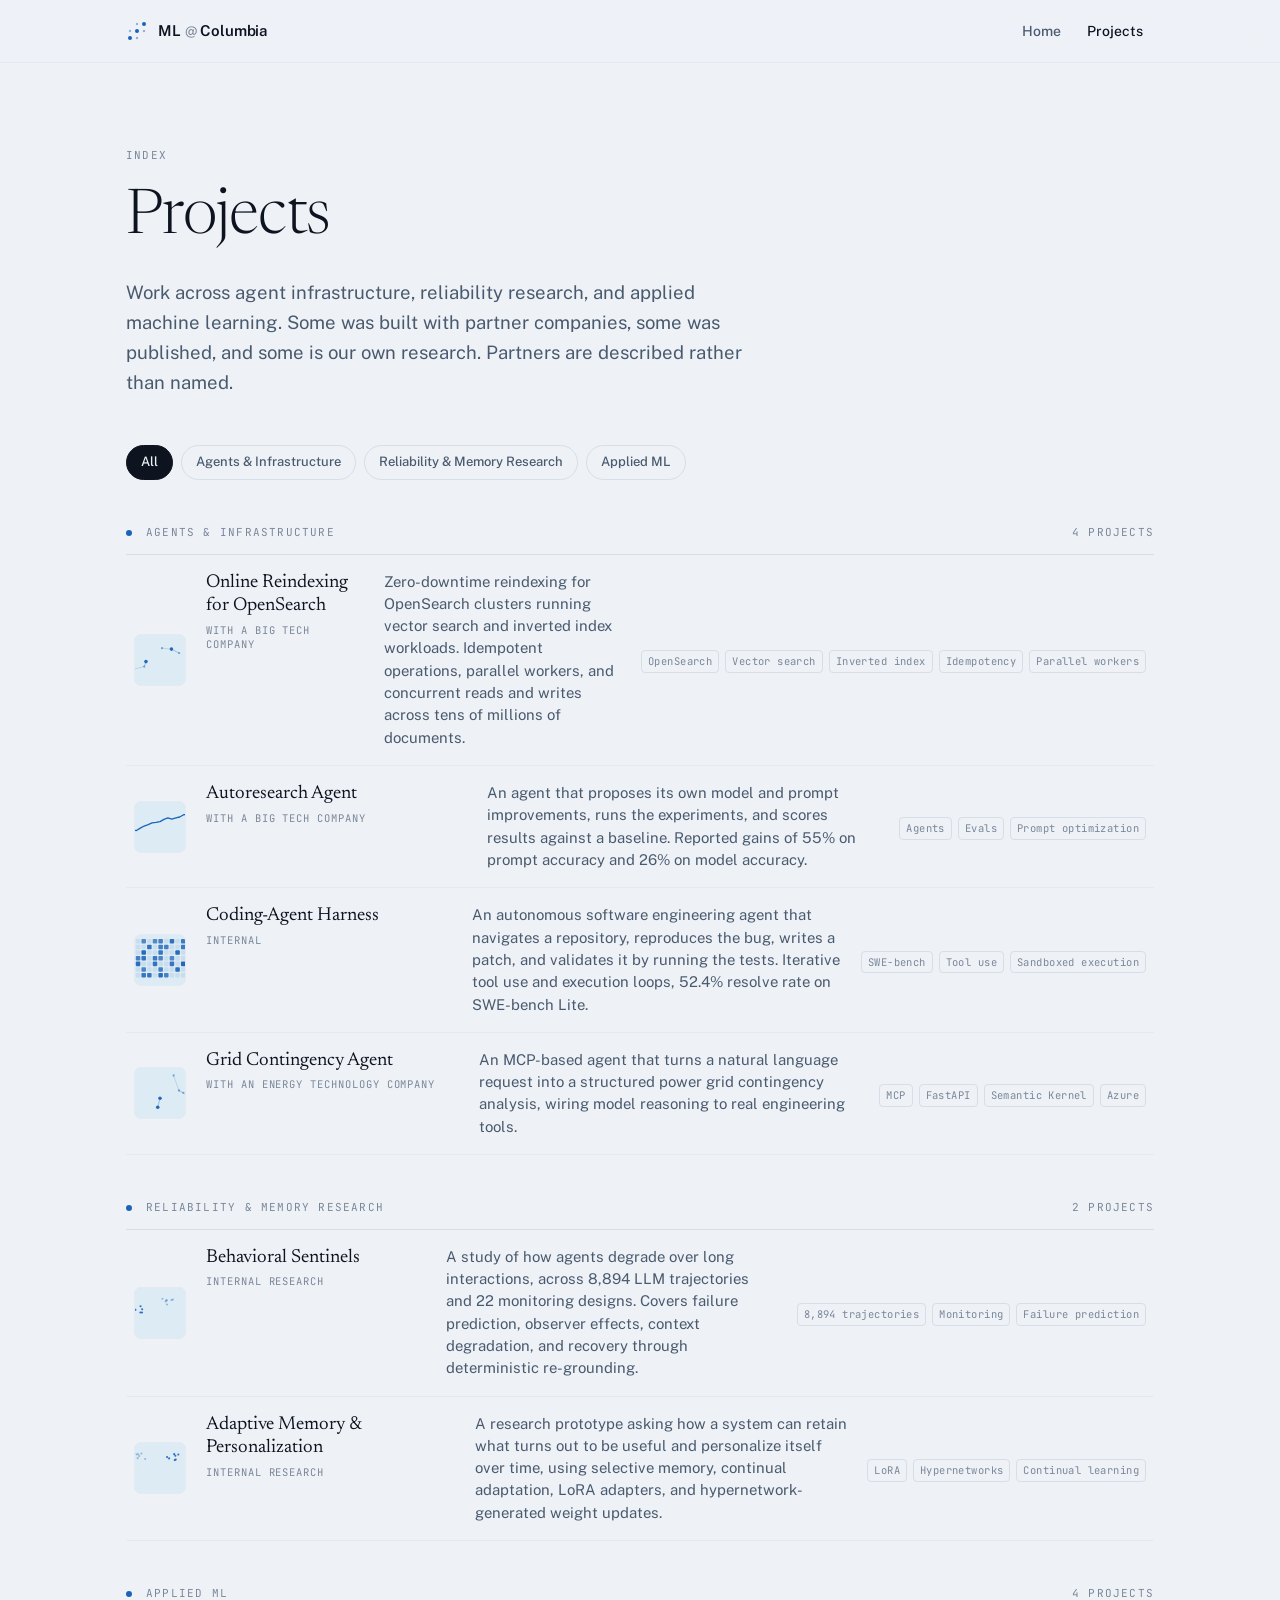
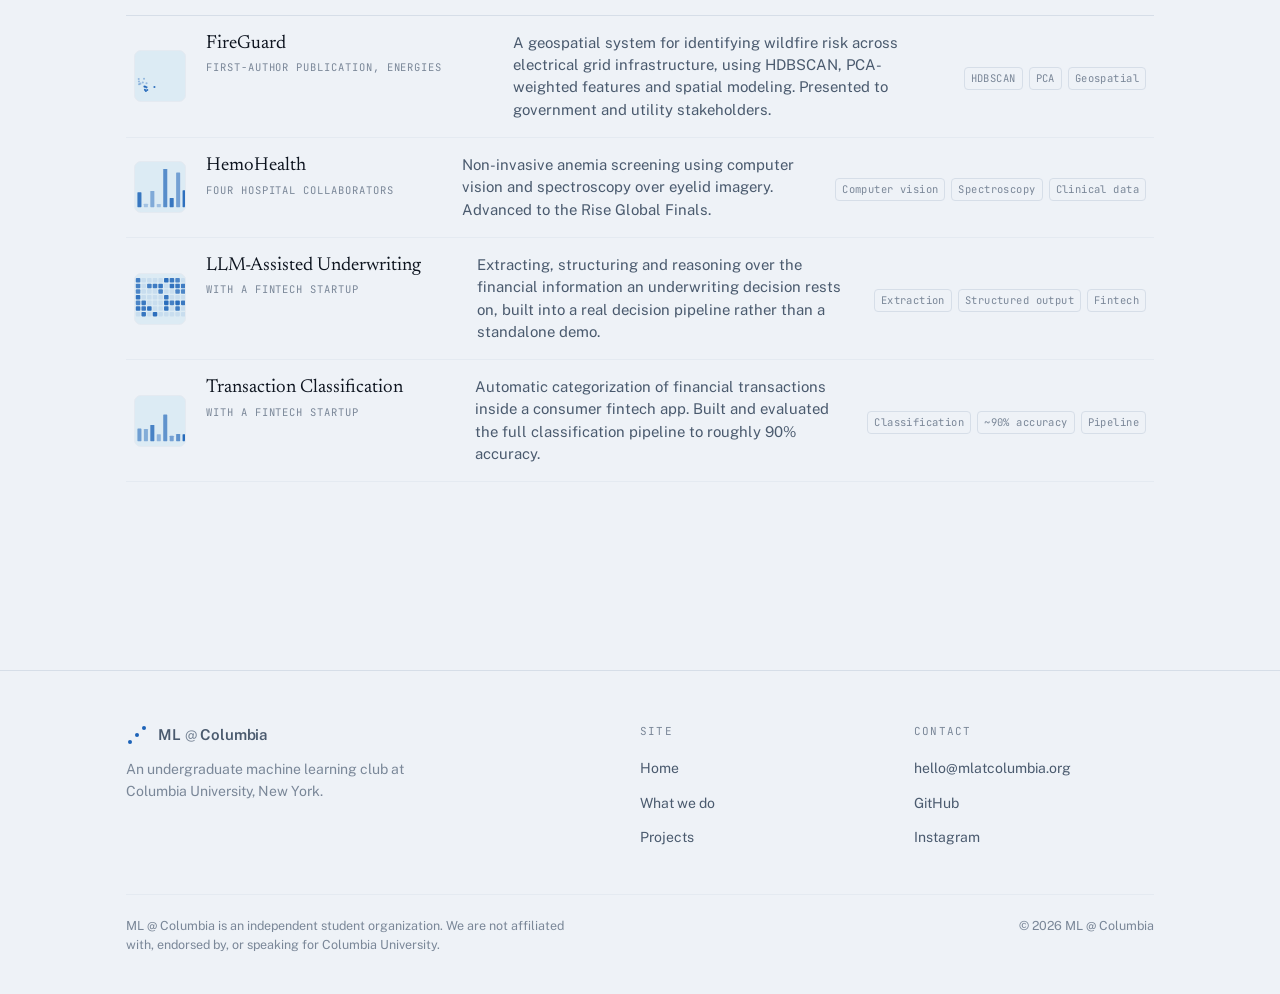
==== commit 7cb28b95: "Tighten OpenSearch blurb, drop Contact, harden responsive layout Shortens the OpenSearch description" ====
--- a/projects.html
+++ b/projects.html
@@ -33,7 +33,6 @@
     <div class="nav-links">
       <a href="/">Home</a>
       <a href="/projects" aria-current="page">Projects</a>
-      <a href="mailto:hello@mlatcolumbia.org">Contact</a>
     </div>
   </div>
 </nav>
--- a/assets/styles.css
+++ b/assets/styles.css
@@ -199,16 +199,36 @@
 .colophon{margin-top:44px;padding-top:22px;border-top:1px solid var(--line-soft);display:flex;justify-content:space-between;gap:20px;flex-wrap:wrap;color:var(--ink-3);font-size:12.5px}
 .colophon p{max-width:58ch;line-height:1.5}
 
+@media (max-width:1000px){
+  .feat{grid-template-columns:1fr 1fr}
+}
 @media (max-width:900px){
-  .feat{grid-template-columns:1fr 1fr}
-  .foot-grid{grid-template-columns:1fr 1fr}
-  .row{grid-template-columns:44px minmax(0,1fr);row-gap:10px}
+  .foot-grid{grid-template-columns:1fr 1fr;gap:28px}
+  .row{grid-template-columns:44px minmax(0,1fr);gap:16px;row-gap:10px}
+  .row .thumb{width:44px;height:44px}
   .row .ds{grid-column:2}
   .row .meta{grid-column:2;align-items:flex-start;flex-direction:row;flex-wrap:wrap}
 }
 @media (max-width:620px){
-  .nav-links .hide-s{display:none}
   .feat{grid-template-columns:1fr}
+  .nav-in{height:56px;gap:12px}
+  .nav-links{gap:2px}
+  .nav-links a{padding:7px 9px;font-size:13.5px}
+  .brand b{font-size:14px}
+  .sec{padding-block:clamp(44px,9vw,64px)}
+  .sec-head{margin-bottom:28px}
+  .group-label{flex-wrap:wrap;gap:8px 14px}
+  .group{margin-top:34px}
+  .colophon{flex-direction:column;gap:12px}
+}
+@media (max-width:460px){
+  .foot-grid{grid-template-columns:1fr;gap:26px}
+  .foot-blurb{max-width:none}
+  .cta-row{flex-direction:column;align-items:stretch}
+  .cta-row .btn{justify-content:center}
+  .row{grid-template-columns:40px minmax(0,1fr);gap:14px;padding:14px 0}
+  .row .thumb{width:40px;height:40px}
+  .filters button{padding:6px 11px;font-size:12.5px}
 }
 @media (prefers-reduced-motion:reduce){
   *{animation-duration:.001ms!important;transition-duration:.001ms!important}
@@ -219,3 +239,8 @@
 .card .body .org{margin-bottom:-5px}
 .row .nm .org{margin-top:5px}
 .row .nm{align-self:start}
+
+/* nothing may scroll the page horizontally */
+.nm,.ds,.org,.tag{overflow-wrap:break-word}
+.row{min-width:0}
+.row > *{min-width:0}
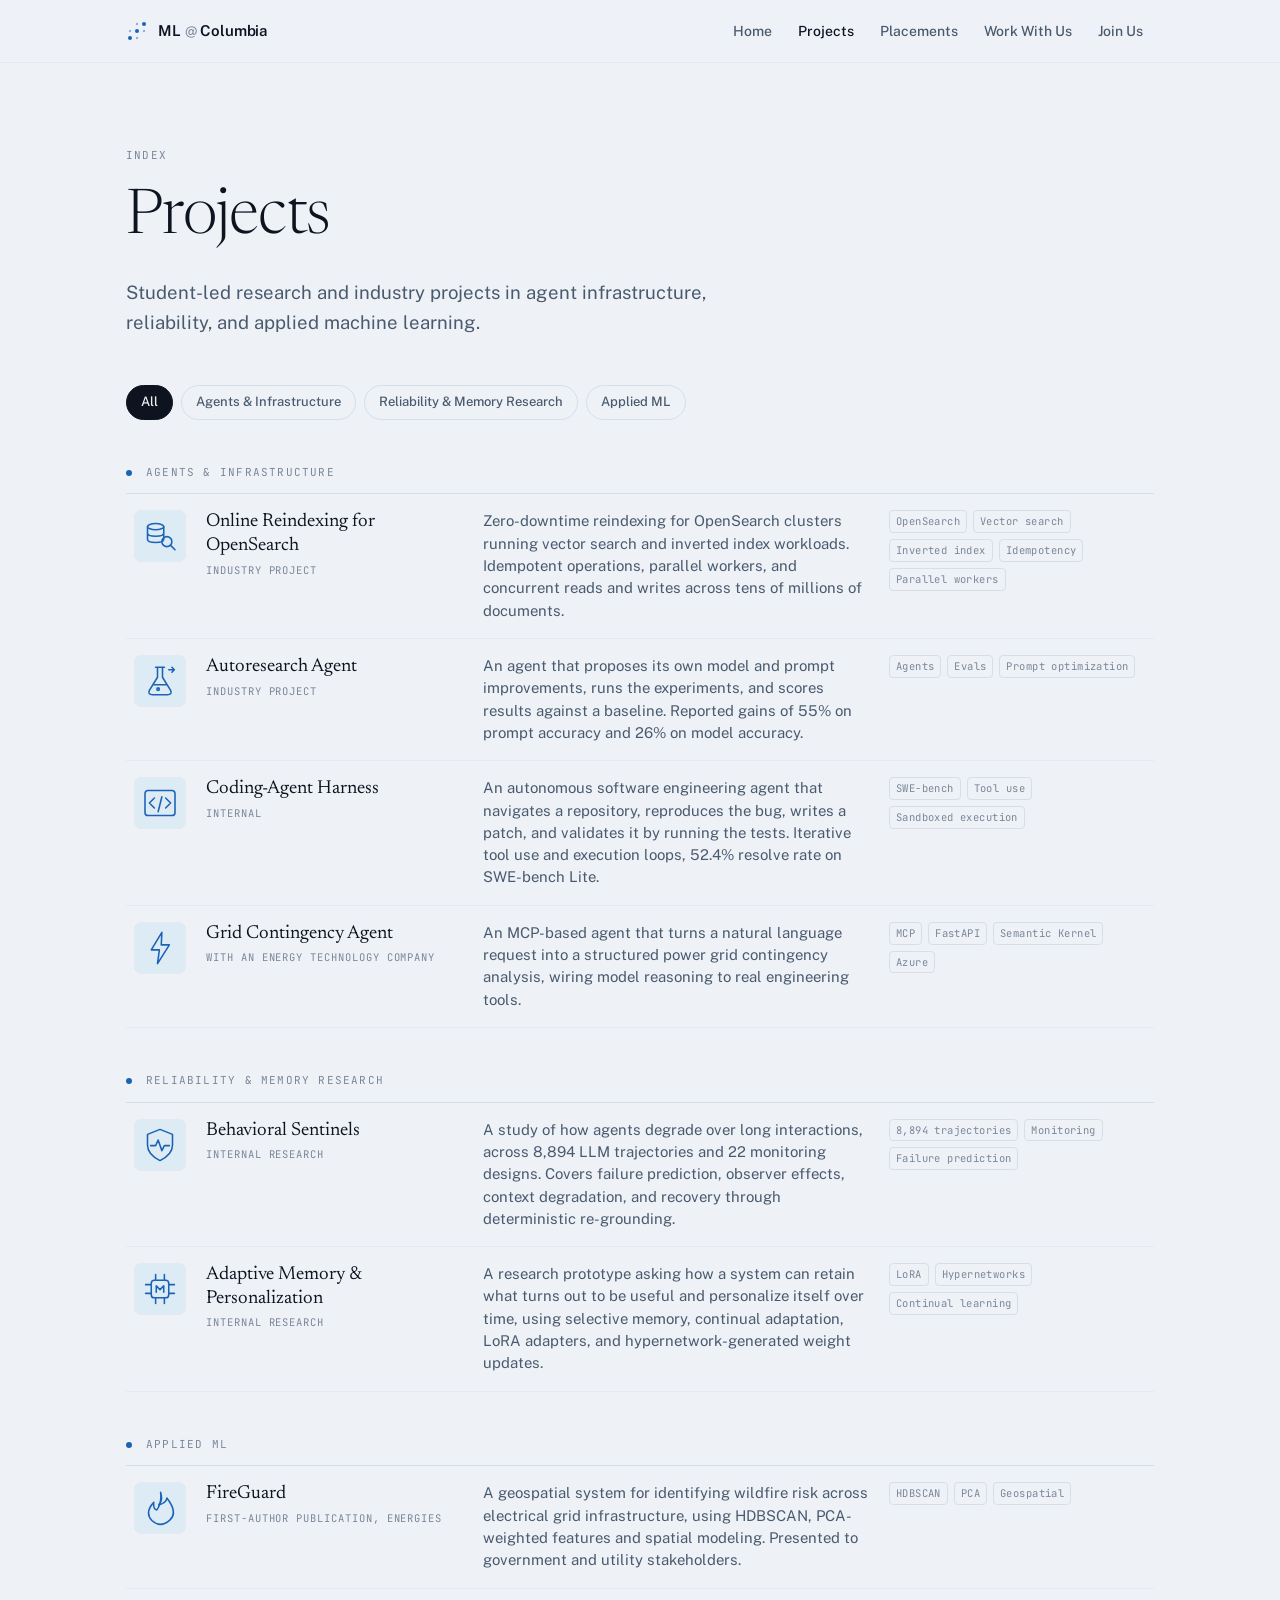
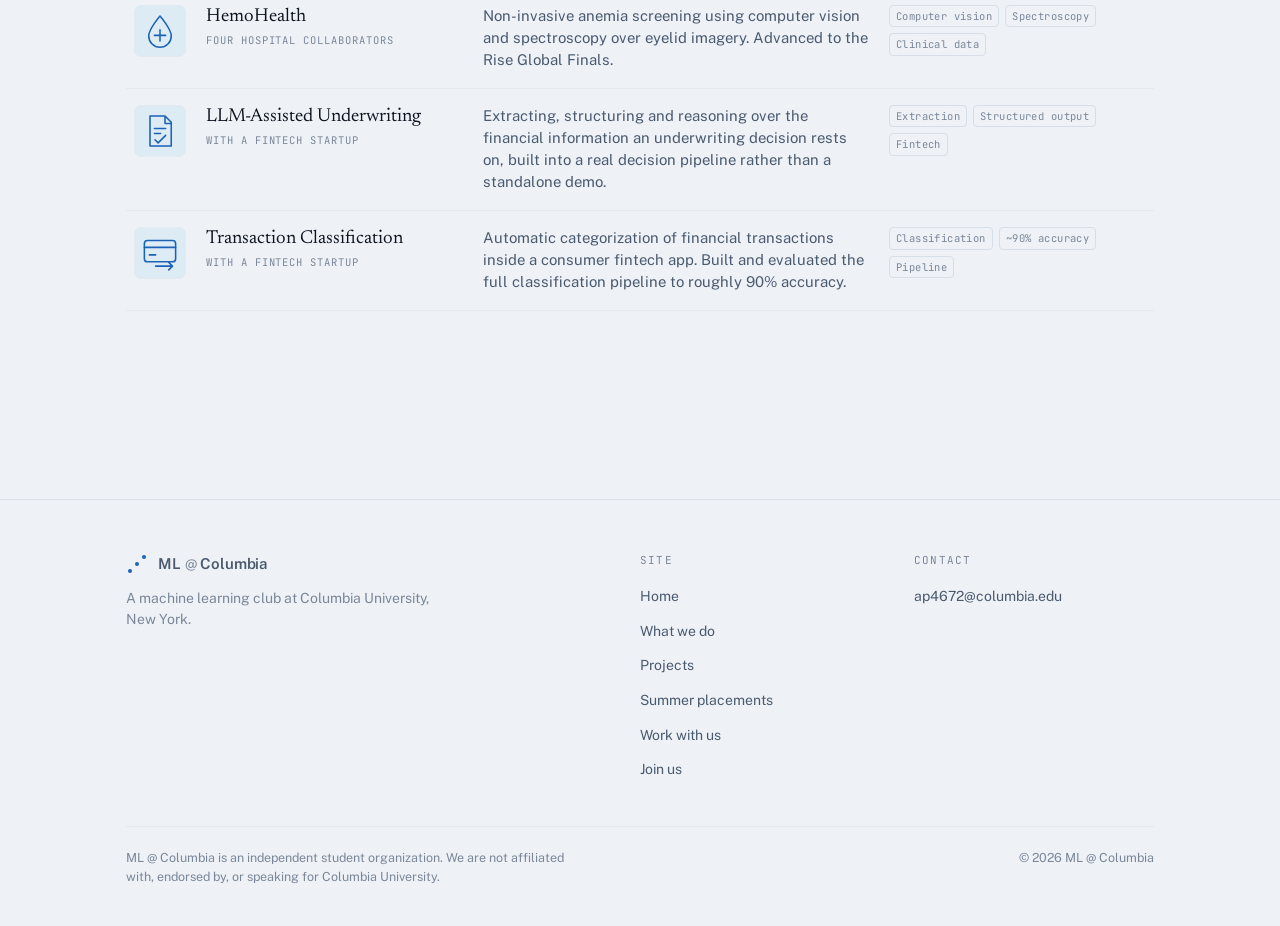
==== commit 2e977994: "Refresh club website, project presentation, and recruitment sections" ====
--- a/projects.html
+++ b/projects.html
@@ -7,7 +7,7 @@
 <link rel="preconnect" href="https://fonts.googleapis.com">
 <link rel="preconnect" href="https://fonts.gstatic.com" crossorigin>
 <link rel="stylesheet" href="https://fonts.googleapis.com/css2?family=Newsreader:ital,opsz,wght@0,6..72,300;0,6..72,400;0,6..72,500;1,6..72,300;1,6..72,400&family=Public+Sans:ital,wght@0,400;0,500;0,600;1,400&family=JetBrains+Mono:wght@400;500&display=swap">
-<link rel="stylesheet" href="/assets/styles.css">
+<link rel="stylesheet" href="/assets/styles.css?v=20260917-6">
 <title>Projects | ML @ Columbia</title>
 <meta name="description" content="Projects from ML @ Columbia across agent infrastructure, reliability research and applied machine learning.">
 <meta property="og:title" content="Projects">
@@ -32,7 +32,10 @@
     </a>
     <div class="nav-links">
       <a href="/">Home</a>
-      <a href="/projects" aria-current="page">Projects</a>
+      <a href="/projects.html" aria-current="page">Projects</a>
+      <a href="/#placements">Placements</a>
+      <a href="/#work-with-us">Work With Us</a>
+      <a href="https://docs.google.com/forms/d/e/1FAIpQLSe1aAeXdTemcPGU65a6ZfZLP3_ISOKGMa5ZBSBKh-L8s23Fig/viewform?usp=dialog">Join Us</a>
     </div>
   </div>
 </nav>
@@ -41,7 +44,7 @@
     <div class="wrap">
       <div class="eyebrow mono">Index</div>
       <h1 class="sub">Projects</h1>
-      <p class="lede">Work across agent infrastructure, reliability research, and applied machine learning. Some was built with partner companies, some was published, and some is our own research. Partners are described rather than named.</p>
+      <p class="lede">Student-led research and industry projects in agent infrastructure, reliability, and applied machine learning.</p>
     </div>
   </section>
 
@@ -62,22 +65,23 @@
           </svg>
           <b>ML <span>@</span> Columbia</b>
         </a>
-        <p class="foot-blurb">An undergraduate machine learning club at Columbia University, New York.</p>
+        <p class="foot-blurb">A machine learning club at Columbia University, New York.</p>
       </div>
       <div>
         <h4>Site</h4>
         <ul>
           <li><a href="/">Home</a></li>
           <li><a href="/#about">What we do</a></li>
-          <li><a href="/projects">Projects</a></li>
+          <li><a href="/projects.html">Projects</a></li>
+          <li><a href="/#placements">Summer placements</a></li>
+          <li><a href="/#work-with-us">Work with us</a></li>
+          <li><a href="https://docs.google.com/forms/d/e/1FAIpQLSe1aAeXdTemcPGU65a6ZfZLP3_ISOKGMa5ZBSBKh-L8s23Fig/viewform?usp=dialog">Join us</a></li>
         </ul>
       </div>
       <div>
         <h4>Contact</h4>
         <ul>
-          <li><a href="mailto:hello@mlatcolumbia.org">hello@mlatcolumbia.org</a></li>
-          <li><a href="https://github.com">GitHub</a></li>
-          <li><a href="https://instagram.com">Instagram</a></li>
+          <li><a href="mailto:ap4672@columbia.edu">ap4672@columbia.edu</a></li>
         </ul>
       </div>
     </div>
@@ -87,8 +91,8 @@
     </div>
   </div>
 </footer>
-<script src="/assets/data.js"></script>
+<script src="/assets/data.js?v=20260917-6"></script>
 <script src="/assets/motifs.js"></script>
-<script src="/assets/site.js"></script>
+<script src="/assets/site.js?v=20260917-6"></script>
 </body>
 </html>
--- a/assets/styles.css
+++ b/assets/styles.css
@@ -119,9 +119,7 @@
 .hero.tight{padding-block:clamp(48px,7vw,84px) clamp(32px,4vw,48px)}
 #emb{
   position:absolute;inset:0;width:100%;height:100%;
-  opacity:.55;pointer-events:none;
-  -webkit-mask-image:radial-gradient(120% 90% at 78% 40%,#000 10%,transparent 72%);
-  mask-image:radial-gradient(120% 90% at 78% 40%,#000 10%,transparent 72%);
+  opacity:.8;cursor:crosshair;
 }
 .hero .wrap{position:relative}
 .eyebrow{color:var(--ink-3);margin-bottom:22px}
@@ -142,6 +140,32 @@
 .prose{max-width:62ch;color:var(--ink-2);font-size:1.03rem}
 .prose + .prose{margin-top:16px}
 
+
+/* ---------- placements ---------- */
+.placements-list{
+  display:grid;grid-template-columns:repeat(4,minmax(0,1fr));gap:0 24px;
+  list-style:none;margin:0;padding:0;border-top:1px solid var(--line);
+}
+.placements-list li{display:flex;align-items:center;justify-content:center;padding:28px 12px;border-bottom:1px solid var(--line-soft)}
+.placement-wordmark{display:block;width:100%;max-width:160px;height:64px;object-fit:contain}
+.sec[id]{scroll-margin-top:110px}
+.partnership-grid{display:grid;grid-template-columns:repeat(3,minmax(0,1fr));gap:28px;margin-top:32px}
+.partnership-grid article{border-top:1px solid var(--line);padding-top:22px}
+.partnership-grid h3{font-size:1.4rem;margin-bottom:12px}
+.partnership-grid p{color:var(--ink-2);font-size:.95rem}
+.join-panel{background:var(--wash-soft);border:1px solid var(--line);border-radius:12px;padding:clamp(24px,5vw,48px);display:flex;flex-direction:column;align-items:flex-start;gap:22px}
+.join-panel h2{font-size:clamp(1.8rem,4vw,2.7rem)}
+@media (max-width:900px){
+  .nav .nav-in{height:auto;min-height:62px;flex-wrap:wrap;padding-block:12px;gap:8px}
+  .nav-links{flex-wrap:wrap}
+}
+@media (max-width:620px){
+  .placements-list{grid-template-columns:repeat(2,minmax(0,1fr));gap:0 16px}
+  .placements-list li{padding:24px 12px}
+  .placement-wordmark{height:52px}
+  .partnership-grid{grid-template-columns:1fr}
+  .sec[id]{scroll-margin-top:160px}
+}
 
 /* ---------- featured cards ---------- */
 .feat{display:grid;grid-template-columns:repeat(3,1fr);gap:22px}
@@ -178,14 +202,15 @@
 .dot{width:6px;height:6px;border-radius:50%;background:var(--accent);flex:none}
 .rows{display:flex;flex-direction:column}
 .row{
-  display:grid;grid-template-columns:52px minmax(0,1fr) minmax(0,1.5fr) auto;
-  align-items:center;gap:20px;padding:16px 8px;border-bottom:1px solid var(--line-soft);
+  display:grid;grid-template-columns:52px minmax(0,1fr) minmax(0,1.5fr) minmax(0,1fr);
+  align-items:start;gap:20px;padding:16px 8px;border-bottom:1px solid var(--line-soft);
 }
 .row .thumb{width:52px;height:52px;border-radius:7px;background:var(--wash-soft);color:var(--accent);border:1px solid var(--line-soft);overflow:hidden}
 .row .thumb svg{display:block;width:100%;height:100%}
 .row .nm{font-family:Newsreader,Georgia,serif;font-size:1.18rem;line-height:1.25}
 .row .ds{color:var(--ink-2);font-size:.93rem;line-height:1.5}
-.row .meta{display:flex;flex-direction:column;align-items:flex-end;gap:6px}
+.row .meta{display:flex;flex-direction:column;align-items:flex-start;gap:6px}
+.row .tags{margin-top:0}
 
 
 /* ---------- footer ---------- */
@@ -244,3 +269,27 @@
 .nm,.ds,.org,.tag{overflow-wrap:break-word}
 .row{min-width:0}
 .row > *{min-width:0}
+
+/* Keep original wordmark colors legible in dark mode. */
+@media (prefers-color-scheme:dark){:root:not([data-theme="light"]) .placements-list li{background:#fff;border-radius:8px}}
+:root[data-theme="dark"] .placements-list li{background:#fff;border-radius:8px}
+
+.hero:not(.tight){min-height:620px;display:flex;align-items:center}
+.hero:not(.tight) .wrap{width:100%;pointer-events:none}
+.hero:not(.tight) .wrap a{pointer-events:auto}
+.hero:not(.tight) h1{font-family:"Public Sans",Arial,sans-serif;font-weight:600;letter-spacing:-.055em;font-size:clamp(2.8rem,6.2vw,4.8rem);max-width:18ch}
+.hero:not(.tight) h1 em{font-style:normal}
+.card .art img{display:block;width:100%;height:100%;object-fit:cover}
+@media(max-width:620px){.hero:not(.tight){min-height:540px}}
+
+.row .thumb img{display:block;width:100%;height:100%;padding:5px}
+
+.hero-hint{color:var(--ink-3);margin-top:22px;font-size:9px;letter-spacing:.06em}
+
+/* Balance the education copy against a dedicated heading column. */
+.about-layout{display:grid;grid-template-columns:minmax(0,1fr) minmax(0,2fr);gap:clamp(24px,5vw,64px);align-items:start}
+.about-layout .sec-head{margin-bottom:0}
+.about-copy{min-width:0}
+.about-copy .prose{max-width:none}
+.about-copy .prose + .prose{margin-top:24px}
+@media(max-width:620px){.about-layout{grid-template-columns:1fr;gap:24px}}
